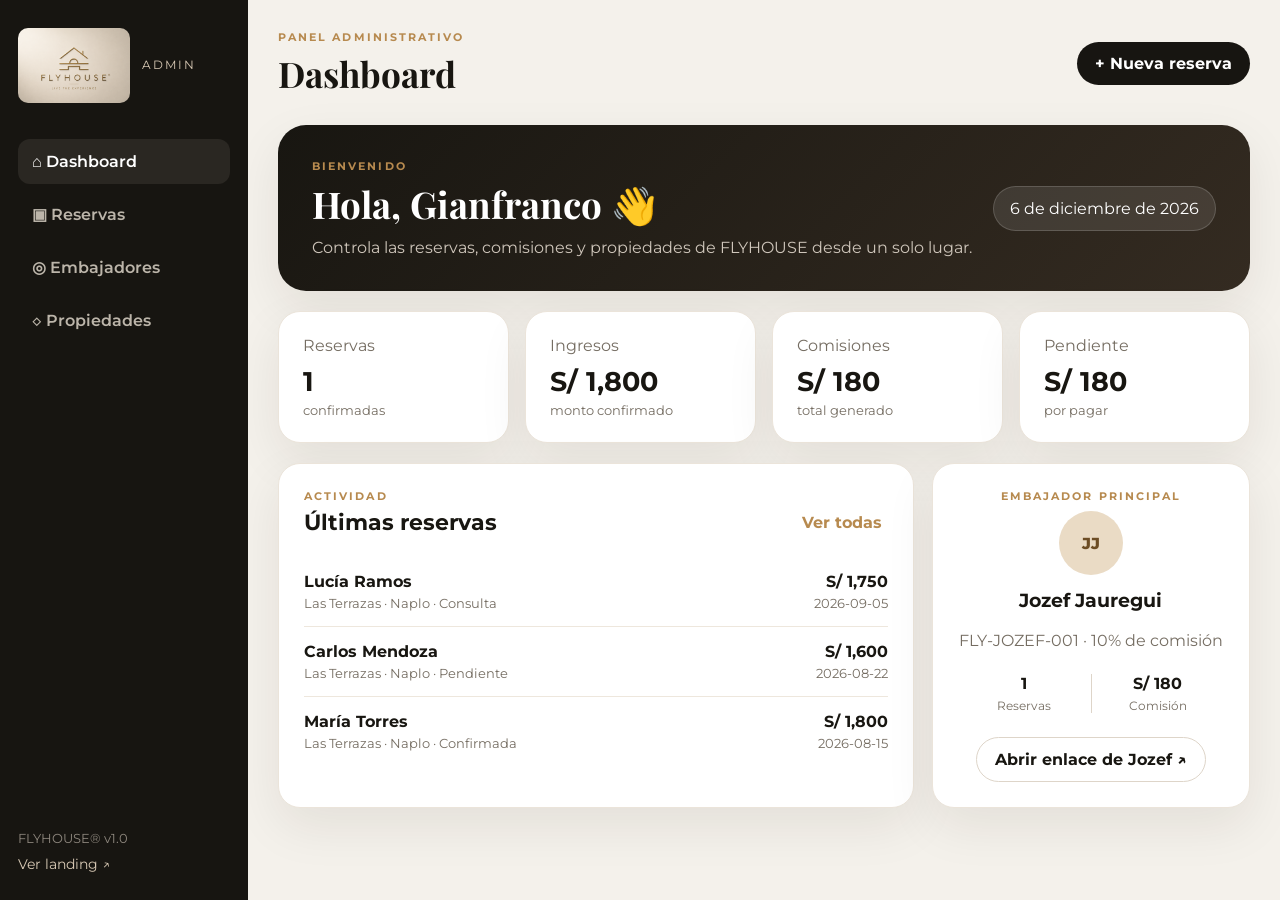
==== admin/index.html @ 301ca5f5 "Add files via upload" ====
<!doctype html>
<html lang="es">
<head>
  <meta charset="utf-8" />
  <meta name="viewport" content="width=device-width, initial-scale=1" />
  <meta name="robots" content="noindex,nofollow" />
  <title>FLYHOUSE Admin</title>
  <link rel="preconnect" href="https://fonts.googleapis.com">
  <link rel="preconnect" href="https://fonts.gstatic.com" crossorigin>
  <link href="https://fonts.googleapis.com/css2?family=Montserrat:wght@400;500;600;700&family=Playfair+Display:wght@600&display=swap" rel="stylesheet">
  <link rel="stylesheet" href="admin.css" />
</head>
<body>
  <aside class="sidebar" id="sidebar">
    <a class="brand" href="../index.html"><img src="../assets/flyhouse-logo.png" alt="FLYHOUSE"><span>ADMIN</span></a>
    <nav>
      <button class="nav-item active" data-view="dashboard">⌂ <span>Dashboard</span></button>
      <button class="nav-item" data-view="reservas">▣ <span>Reservas</span></button>
      <button class="nav-item" data-view="embajadores">◎ <span>Embajadores</span></button>
      <button class="nav-item" data-view="propiedades">◇ <span>Propiedades</span></button>
    </nav>
    <div class="sidebar-footer"><small>FLYHOUSE® v1.0</small><a href="../index.html">Ver landing ↗</a></div>
  </aside>

  <main class="app-shell">
    <header class="topbar">
      <button id="menuToggle" class="menu-toggle" aria-label="Abrir menú">☰</button>
      <div><p class="eyebrow">PANEL ADMINISTRATIVO</p><h1 id="pageTitle">Dashboard</h1></div>
      <button class="primary-btn" id="newReservation">+ Nueva reserva</button>
    </header>

    <section id="dashboard" class="view active">
      <div class="welcome-card">
        <div><p class="eyebrow">BIENVENIDO</p><h2>Hola, Gianfranco 👋</h2><p>Controla las reservas, comisiones y propiedades de FLYHOUSE desde un solo lugar.</p></div>
        <div class="date-chip" id="todayLabel"></div>
      </div>

      <div class="stats-grid">
        <article class="stat-card"><span>Reservas</span><strong id="statReservations">0</strong><small>confirmadas</small></article>
        <article class="stat-card"><span>Ingresos</span><strong id="statRevenue">S/ 0</strong><small>monto confirmado</small></article>
        <article class="stat-card"><span>Comisiones</span><strong id="statCommission">S/ 0</strong><small>total generado</small></article>
        <article class="stat-card"><span>Pendiente</span><strong id="statPending">S/ 0</strong><small>por pagar</small></article>
      </div>

      <div class="dashboard-grid">
        <article class="panel">
          <div class="panel-head"><div><p class="eyebrow">ACTIVIDAD</p><h3>Últimas reservas</h3></div><button class="text-btn" data-go="reservas">Ver todas</button></div>
          <div id="recentReservations" class="reservation-list"></div>
        </article>
        <article class="panel ambassador-summary">
          <p class="eyebrow">EMBAJADOR PRINCIPAL</p>
          <div class="avatar">JJ</div><h3>Jozef Jauregui</h3><p class="muted">FLY-JOZEF-001 · 10% de comisión</p>
          <div class="mini-metrics"><div><strong id="jozefReservations">0</strong><span>Reservas</span></div><div><strong id="jozefCommission">S/ 0</strong><span>Comisión</span></div></div>
          <a class="outline-btn" href="../index.html?ref=jozef" target="_blank">Abrir enlace de Jozef ↗</a>
        </article>
      </div>
    </section>

    <section id="reservas" class="view">
      <div class="toolbar">
        <input id="searchInput" type="search" placeholder="Buscar cliente, propiedad o embajador…">
        <select id="statusFilter"><option value="all">Todos los estados</option><option>Consulta</option><option>Pendiente</option><option>Confirmada</option><option>Cancelada</option></select>
      </div>
      <div class="table-wrap">
        <table>
          <thead><tr><th>Cliente</th><th>Propiedad</th><th>Embajador</th><th>Fechas</th><th>Monto</th><th>Estado</th><th>Comisión</th><th></th></tr></thead>
          <tbody id="reservationTable"></tbody>
        </table>
      </div>
      <div id="emptyState" class="empty-state">Aún no hay reservas registradas.</div>
    </section>

    <section id="embajadores" class="view">
      <div class="cards-grid">
        <article class="entity-card featured"><div class="avatar">JJ</div><div><p class="eyebrow">EMBAJADOR ACTIVO</p><h3>Jozef Jauregui</h3><p>FLY-JOZEF-001 · 10%</p></div><div class="entity-stats"><span><strong id="ambReservations">0</strong> reservas</span><span><strong id="ambSales">S/ 0</strong> en ventas</span><span><strong id="ambCommission">S/ 0</strong> comisión</span></div><button class="copy-btn" data-copy="https://flyhouse-ambassadors.vercel.app/?ref=jozef">Copiar enlace</button></article>
        <article class="entity-card coming"><p class="eyebrow">SIGUIENTE ETAPA</p><h3>Agregar embajador</h3><p>En la próxima versión podrás crear códigos y enlaces directamente desde este panel.</p></article>
      </div>
    </section>

    <section id="propiedades" class="view">
      <div class="cards-grid">
        <article class="property-card"><img src="../assets/naplo/naplo-01.webp" alt="Las Terrazas"><div><span class="status active-status">Activa</span><p class="eyebrow">NAPLO · PUCUSANA</p><h3>Las Terrazas</h3><p>Hasta 12 huéspedes · Piscina · Pet Friendly</p><a href="../index.html" target="_blank">Ver landing ↗</a></div></article>
        <article class="property-card muted-card"><img src="../assets/qunchu.png" alt="QUNCHU"><div><span class="status">Próximamente</span><p class="eyebrow">CANOAS DE PUNTA SAL</p><h3>QUNCHU</h3><p>Propiedad pendiente de publicación.</p></div></article>
        <article class="property-card muted-card"><img src="../assets/gema.png" alt="GEMA"><div><span class="status">Próximamente</span><p class="eyebrow">EXPERIENCIA FLYHOUSE</p><h3>GEMA</h3><p>Propiedad pendiente de publicación.</p></div></article>
      </div>
    </section>
  </main>

  <dialog id="reservationModal">
    <form id="reservationForm" method="dialog">
      <div class="modal-head"><div><p class="eyebrow">REGISTRO MANUAL</p><h2>Nueva reserva</h2></div><button type="button" id="closeModal">×</button></div>
      <div class="form-grid">
        <label>Cliente<input name="client" required placeholder="Nombre completo"></label>
        <label>WhatsApp<input name="phone" placeholder="999 999 999"></label>
        <label>Propiedad<select name="property"><option>Las Terrazas · Naplo</option><option>QUNCHU</option><option>GEMA</option></select></label>
        <label>Embajador<select name="ambassador"><option>Jozef Jauregui</option><option>Venta directa</option></select></label>
        <label>Check-in<input name="checkin" type="date"></label>
        <label>Check-out<input name="checkout" type="date"></label>
        <label>Monto total (S/)<input name="amount" type="number" min="0" step="0.01" required placeholder="0.00"></label>
        <label>Estado<select name="status"><option>Consulta</option><option>Pendiente</option><option>Confirmada</option><option>Cancelada</option></select></label>
        <label class="full">Notas<textarea name="notes" rows="3" placeholder="Detalles de la reserva…"></textarea></label>
      </div>
      <div class="modal-actions"><button type="button" class="secondary-btn" id="cancelModal">Cancelar</button><button type="submit" class="primary-btn">Guardar reserva</button></div>
    </form>
  </dialog>

  <div id="toast" class="toast">Enlace copiado</div>
  <script src="admin.js"></script>
</body>
</html>
---- admin/admin.css ----
:root{--bg:#f4f1eb;--panel:#fff;--text:#181611;--muted:#756d62;--gold:#b78a4f;--line:#ded5c9;--dark:#171511;--green:#1e9a5c;--shadow:0 18px 50px rgba(37,28,17,.08)}
*{box-sizing:border-box}body{margin:0;font-family:Montserrat,sans-serif;background:var(--bg);color:var(--text)}button,input,select,textarea{font:inherit}button{cursor:pointer}.eyebrow{margin:0 0 6px;letter-spacing:.19em;font-weight:700;font-size:.68rem;color:var(--gold)}h1,h2,h3,p{margin-top:0}.sidebar{position:fixed;inset:0 auto 0 0;width:248px;background:var(--dark);color:#fff;padding:28px 18px;display:flex;flex-direction:column;z-index:20}.brand{display:flex;align-items:center;gap:12px;color:#fff;text-decoration:none;margin-bottom:36px}.brand img{width:112px;border-radius:10px}.brand span{font-size:.72rem;letter-spacing:.18em;color:#d8c9b5}.sidebar nav{display:grid;gap:8px}.nav-item{width:100%;border:0;background:transparent;color:#bcb5aa;text-align:left;padding:13px 14px;border-radius:12px;font-weight:600}.nav-item:hover,.nav-item.active{background:#2a2722;color:#fff}.sidebar-footer{margin-top:auto;display:grid;gap:10px;color:#8f887f}.sidebar-footer a{color:#d8c9b5;text-decoration:none;font-size:.85rem}.app-shell{margin-left:248px;min-height:100vh;padding:30px}.topbar{display:flex;justify-content:space-between;align-items:center;gap:20px;margin-bottom:28px}.topbar h1{font-family:"Playfair Display",serif;font-size:2.2rem;margin:0}.menu-toggle{display:none}.primary-btn,.secondary-btn,.outline-btn,.copy-btn{border:0;border-radius:999px;padding:12px 18px;font-weight:700}.primary-btn{background:var(--dark);color:#fff}.secondary-btn{background:#ece6dd}.outline-btn,.copy-btn{display:inline-flex;justify-content:center;border:1px solid var(--line);background:#fff;color:var(--text);text-decoration:none}.view{display:none}.view.active{display:block}.welcome-card{background:linear-gradient(135deg,#181611,#342b21);color:#fff;border-radius:28px;padding:34px;display:flex;justify-content:space-between;align-items:center;box-shadow:var(--shadow)}.welcome-card h2{font-family:"Playfair Display",serif;font-size:2.3rem;margin-bottom:10px}.welcome-card p:last-child{color:#cfc6bb;margin:0}.date-chip{background:rgba(255,255,255,.1);padding:12px 16px;border:1px solid rgba(255,255,255,.16);border-radius:999px}.stats-grid{display:grid;grid-template-columns:repeat(4,1fr);gap:16px;margin:20px 0}.stat-card,.panel,.entity-card,.property-card{background:var(--panel);border:1px solid #ebe4da;border-radius:22px;box-shadow:var(--shadow)}.stat-card{padding:24px}.stat-card span,.stat-card small{display:block;color:var(--muted)}.stat-card strong{display:block;font-size:1.7rem;margin:10px 0 4px}.dashboard-grid{display:grid;grid-template-columns:1.6fr .8fr;gap:18px}.panel{padding:25px}.panel-head{display:flex;justify-content:space-between;align-items:center}.panel-head h3{font-size:1.35rem}.text-btn{border:0;background:transparent;color:var(--gold);font-weight:700}.reservation-list{display:grid}.reservation-item{display:grid;grid-template-columns:1fr auto;gap:12px;padding:15px 0;border-top:1px solid #eee7dd}.reservation-item:first-child{border-top:0}.reservation-item strong,.reservation-item span{display:block}.reservation-item span{font-size:.83rem;color:var(--muted);margin-top:4px}.amount{text-align:right}.amount small{display:block;color:var(--muted);margin-top:4px}.ambassador-summary{text-align:center}.avatar{width:64px;height:64px;display:grid;place-items:center;border-radius:50%;background:#eadbc5;color:#6d4d25;font-weight:800;margin:8px auto 14px}.muted{color:var(--muted)}.mini-metrics{display:grid;grid-template-columns:1fr 1fr;margin:24px 0}.mini-metrics div+div{border-left:1px solid var(--line)}.mini-metrics strong,.mini-metrics span{display:block}.mini-metrics span{font-size:.75rem;color:var(--muted);margin-top:5px}.toolbar{display:flex;gap:12px;margin-bottom:16px}.toolbar input,.toolbar select{background:#fff;border:1px solid var(--line);border-radius:14px;padding:13px 15px}.toolbar input{flex:1}.table-wrap{overflow:auto;background:#fff;border:1px solid #ebe4da;border-radius:20px}table{width:100%;border-collapse:collapse;min-width:980px}th,td{text-align:left;padding:15px;border-bottom:1px solid #eee8df;font-size:.85rem}th{color:var(--muted);font-size:.72rem;text-transform:uppercase;letter-spacing:.08em}.status-pill{display:inline-flex;padding:7px 10px;border-radius:999px;font-size:.72rem;font-weight:700;background:#eee}.status-pill.confirmada{background:#dff4e8;color:#167447}.status-pill.pendiente{background:#fff1cc;color:#8a6200}.status-pill.cancelada{background:#f8dddd;color:#a52d2d}.delete-btn{border:0;background:#f5ece8;border-radius:10px;padding:7px 10px}.empty-state{text-align:center;color:var(--muted);padding:40px}.cards-grid{display:grid;grid-template-columns:repeat(3,1fr);gap:18px}.entity-card{padding:28px}.entity-card.featured{grid-column:span 2;display:grid;grid-template-columns:auto 1fr auto;align-items:center;gap:22px}.entity-card .avatar{margin:0}.entity-stats{display:grid;gap:8px;color:var(--muted);font-size:.85rem}.entity-stats strong{color:var(--text)}.coming{border-style:dashed}.property-card{overflow:hidden}.property-card img{width:100%;height:190px;object-fit:cover}.property-card>div{padding:22px}.property-card h3{font-family:"Playfair Display",serif;font-size:1.6rem;margin:8px 0}.property-card p{color:var(--muted);line-height:1.5}.property-card a{color:var(--gold);font-weight:700;text-decoration:none}.muted-card{opacity:.7}.status{display:inline-flex;border-radius:999px;padding:6px 9px;background:#eee;font-size:.68rem;font-weight:700}.active-status{background:#dff4e8;color:#167447}dialog{width:min(760px,94vw);border:0;border-radius:24px;padding:0;box-shadow:0 30px 100px rgba(0,0,0,.24)}dialog::backdrop{background:rgba(14,12,10,.65)}form{padding:28px}.modal-head{display:flex;justify-content:space-between;align-items:start}.modal-head h2{font-family:"Playfair Display",serif;font-size:2rem}.modal-head button{border:0;background:#eee7dd;width:38px;height:38px;border-radius:50%;font-size:1.4rem}.form-grid{display:grid;grid-template-columns:1fr 1fr;gap:15px}.form-grid label{display:grid;gap:7px;font-size:.78rem;font-weight:700}.form-grid input,.form-grid select,.form-grid textarea{width:100%;border:1px solid var(--line);border-radius:12px;padding:12px;background:#fff}.full{grid-column:1/-1}.modal-actions{display:flex;justify-content:flex-end;gap:10px;margin-top:22px}.toast{position:fixed;right:24px;bottom:24px;background:#171511;color:#fff;padding:13px 18px;border-radius:12px;transform:translateY(100px);opacity:0;transition:.3s;z-index:50}.toast.show{transform:none;opacity:1}
@media(max-width:1000px){.stats-grid{grid-template-columns:1fr 1fr}.dashboard-grid{grid-template-columns:1fr}.cards-grid{grid-template-columns:1fr 1fr}.entity-card.featured{grid-column:1/-1}}
@media(max-width:760px){.sidebar{transform:translateX(-100%);transition:.3s}.sidebar.open{transform:none}.app-shell{margin-left:0;padding:18px}.menu-toggle{display:block;border:0;background:#fff;border-radius:10px;padding:10px}.topbar{align-items:flex-start}.topbar>div{flex:1}.topbar .primary-btn{font-size:.75rem;padding:11px}.welcome-card{align-items:flex-start;flex-direction:column;gap:18px}.stats-grid,.cards-grid{grid-template-columns:1fr}.entity-card.featured{display:block}.entity-card .avatar{margin:0 0 14px}.entity-stats{margin:20px 0}.form-grid{grid-template-columns:1fr}.toolbar{flex-direction:column}}
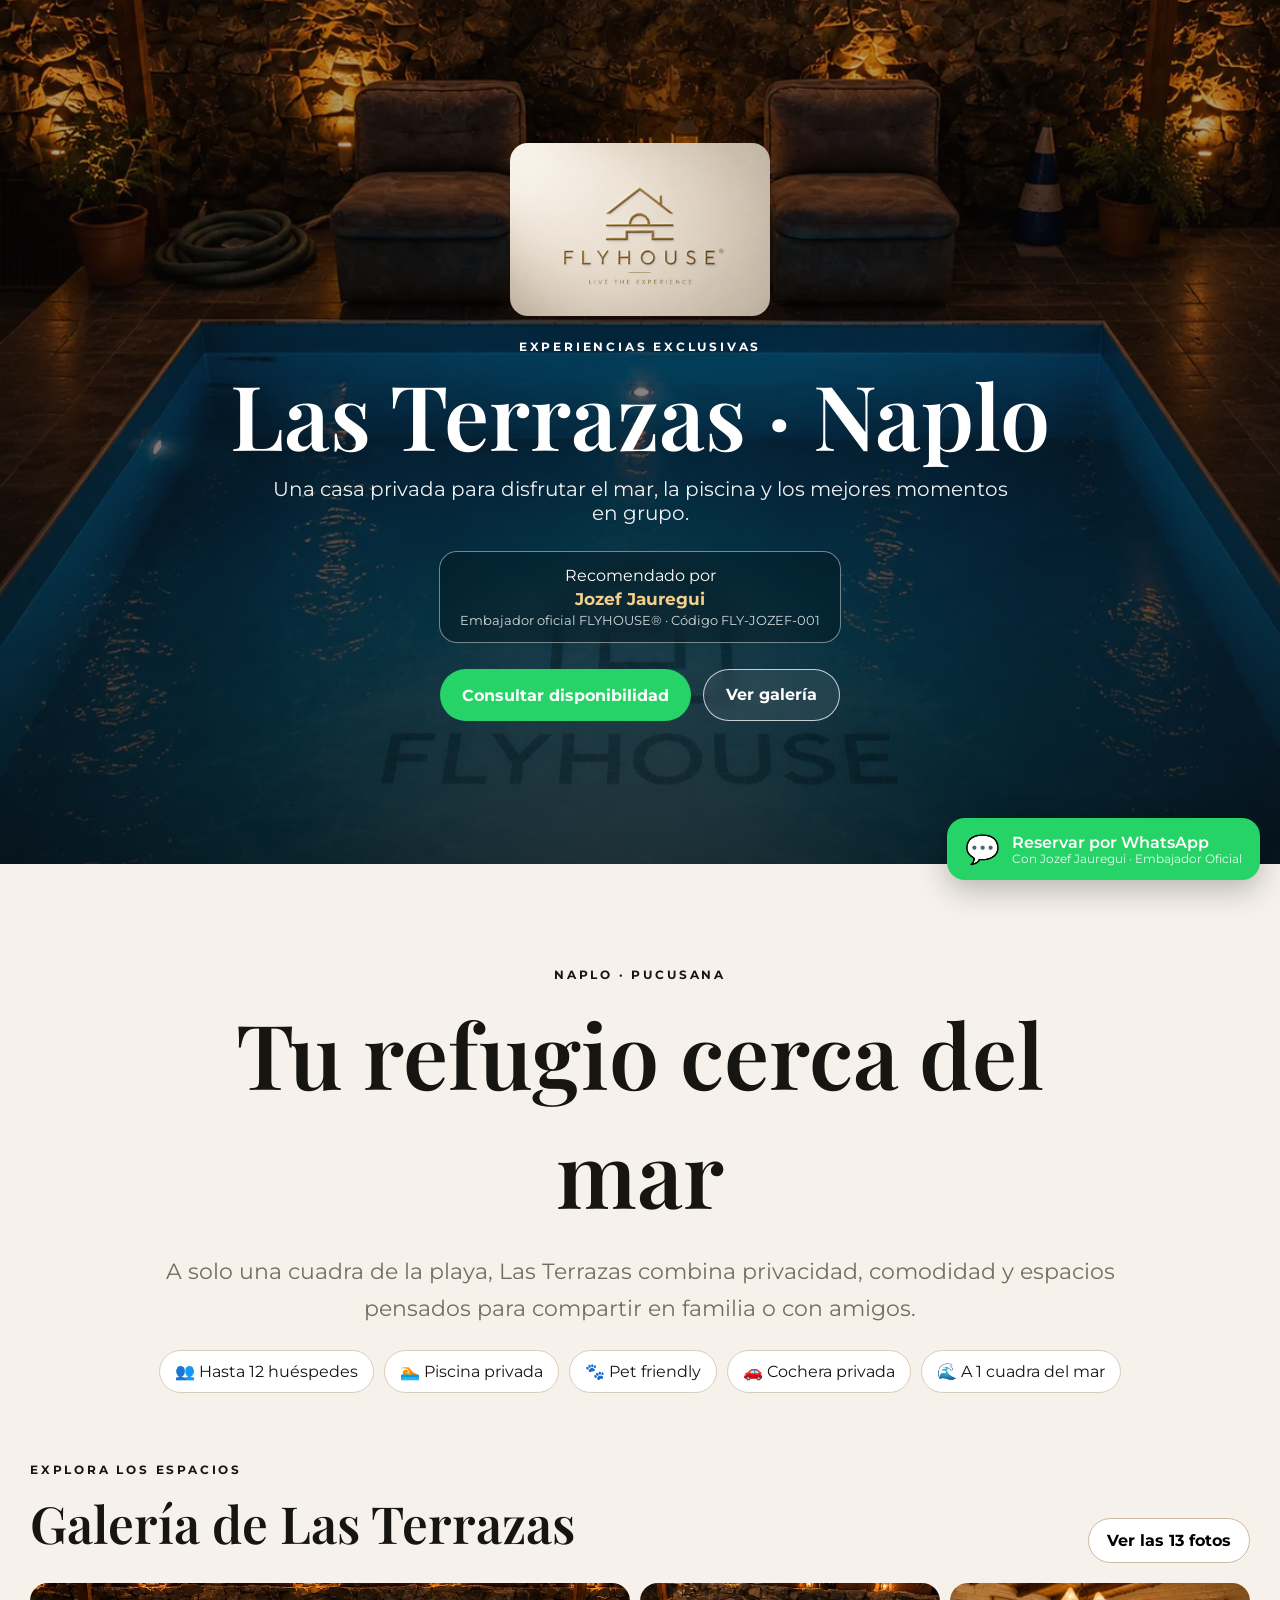
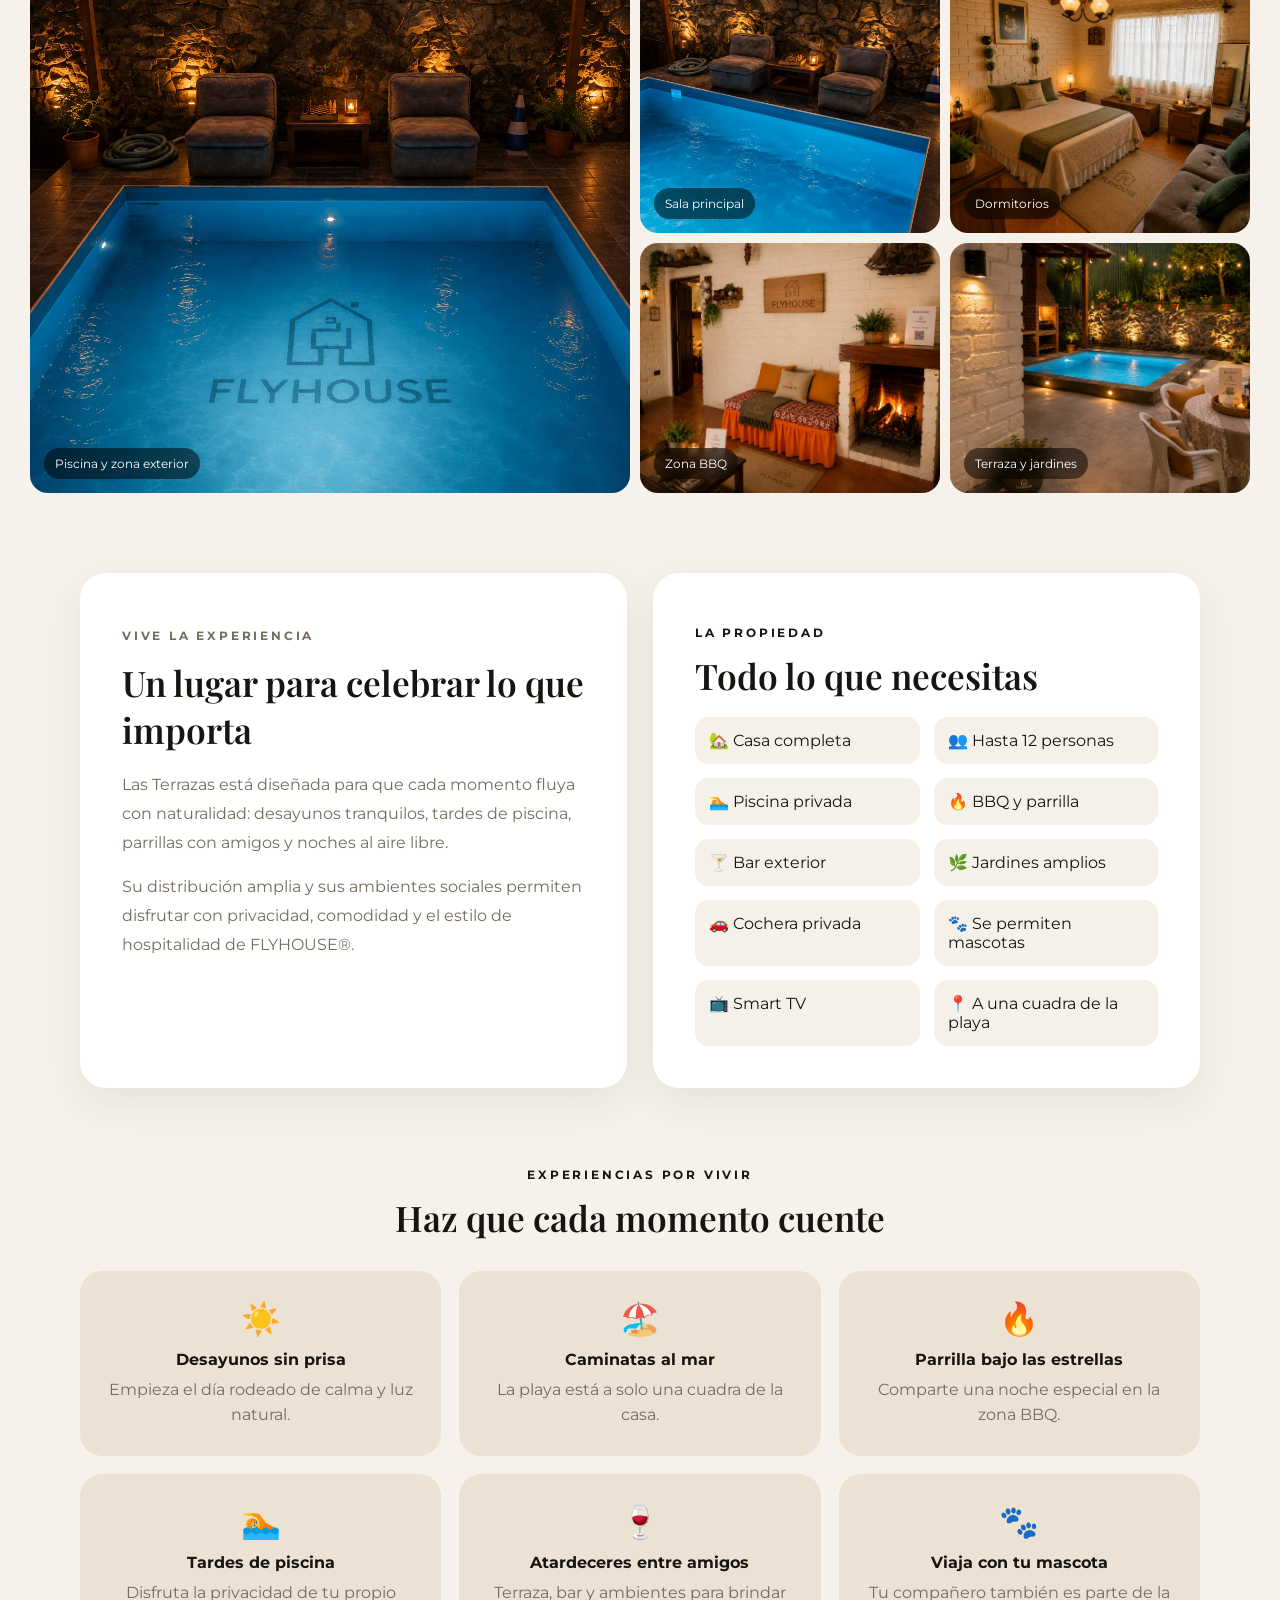
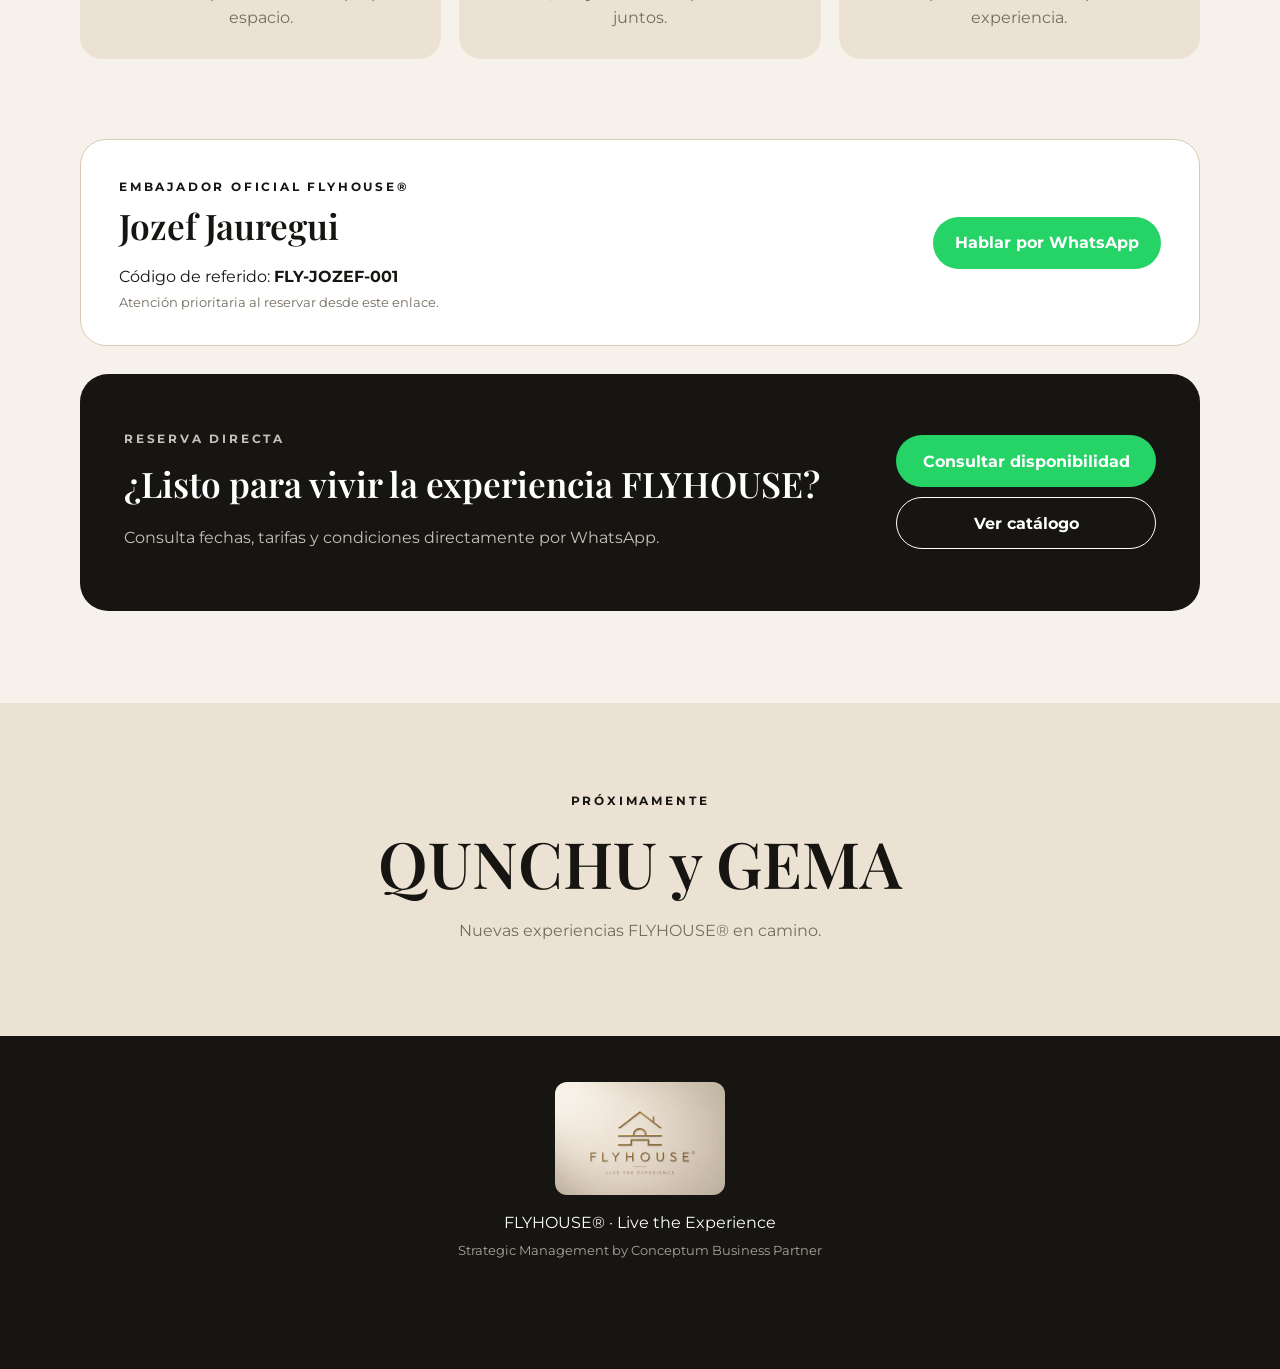
==== commit dfaf474d: "Add files via upload" ====
--- a/admin/index.html
+++ b/admin/index.html
@@ -3,108 +3,175 @@
 <head>
   <meta charset="utf-8" />
   <meta name="viewport" content="width=device-width, initial-scale=1" />
-  <meta name="robots" content="noindex,nofollow" />
-  <title>FLYHOUSE Admin</title>
+  <meta name="description" content="Las Terrazas · Naplo, una experiencia privada gestionada por FLYHOUSE®." />
+  <title>Las Terrazas · Naplo | FLYHOUSE®</title>
   <link rel="preconnect" href="https://fonts.googleapis.com">
   <link rel="preconnect" href="https://fonts.gstatic.com" crossorigin>
-  <link href="https://fonts.googleapis.com/css2?family=Montserrat:wght@400;500;600;700&family=Playfair+Display:wght@600&display=swap" rel="stylesheet">
-  <link rel="stylesheet" href="admin.css" />
+  <link href="https://fonts.googleapis.com/css2?family=Montserrat:wght@400;500;600;700&family=Playfair+Display:wght@500;600&display=swap" rel="stylesheet">
+  <link rel="stylesheet" href="styles.css" />
 </head>
 <body>
-  <aside class="sidebar" id="sidebar">
-    <a class="brand" href="../index.html"><img src="../assets/flyhouse-logo.png" alt="FLYHOUSE"><span>ADMIN</span></a>
-    <nav>
-      <button class="nav-item active" data-view="dashboard">⌂ <span>Dashboard</span></button>
-      <button class="nav-item" data-view="reservas">▣ <span>Reservas</span></button>
-      <button class="nav-item" data-view="embajadores">◎ <span>Embajadores</span></button>
-      <button class="nav-item" data-view="propiedades">◇ <span>Propiedades</span></button>
-    </nav>
-    <div class="sidebar-footer"><small>FLYHOUSE® v1.0</small><a href="../index.html">Ver landing ↗</a></div>
-  </aside>
-
-  <main class="app-shell">
-    <header class="topbar">
-      <button id="menuToggle" class="menu-toggle" aria-label="Abrir menú">☰</button>
-      <div><p class="eyebrow">PANEL ADMINISTRATIVO</p><h1 id="pageTitle">Dashboard</h1></div>
-      <button class="primary-btn" id="newReservation">+ Nueva reserva</button>
-    </header>
-
-    <section id="dashboard" class="view active">
-      <div class="welcome-card">
-        <div><p class="eyebrow">BIENVENIDO</p><h2>Hola, Gianfranco 👋</h2><p>Controla las reservas, comisiones y propiedades de FLYHOUSE desde un solo lugar.</p></div>
-        <div class="date-chip" id="todayLabel"></div>
-      </div>
-
-      <div class="stats-grid">
-        <article class="stat-card"><span>Reservas</span><strong id="statReservations">0</strong><small>confirmadas</small></article>
-        <article class="stat-card"><span>Ingresos</span><strong id="statRevenue">S/ 0</strong><small>monto confirmado</small></article>
-        <article class="stat-card"><span>Comisiones</span><strong id="statCommission">S/ 0</strong><small>total generado</small></article>
-        <article class="stat-card"><span>Pendiente</span><strong id="statPending">S/ 0</strong><small>por pagar</small></article>
-      </div>
-
-      <div class="dashboard-grid">
-        <article class="panel">
-          <div class="panel-head"><div><p class="eyebrow">ACTIVIDAD</p><h3>Últimas reservas</h3></div><button class="text-btn" data-go="reservas">Ver todas</button></div>
-          <div id="recentReservations" class="reservation-list"></div>
-        </article>
-        <article class="panel ambassador-summary">
-          <p class="eyebrow">EMBAJADOR PRINCIPAL</p>
-          <div class="avatar">JJ</div><h3>Jozef Jauregui</h3><p class="muted">FLY-JOZEF-001 · 10% de comisión</p>
-          <div class="mini-metrics"><div><strong id="jozefReservations">0</strong><span>Reservas</span></div><div><strong id="jozefCommission">S/ 0</strong><span>Comisión</span></div></div>
-          <a class="outline-btn" href="../index.html?ref=jozef" target="_blank">Abrir enlace de Jozef ↗</a>
-        </article>
+  <main>
+    <section class="hero">
+      <div class="hero-overlay"></div>
+      <div class="hero-content reveal">
+        <img class="brand-logo" src="assets/flyhouse-logo.png" alt="FLYHOUSE" />
+        <p class="eyebrow">EXPERIENCIAS EXCLUSIVAS</p>
+        <h1>Las Terrazas · Naplo</h1>
+        <p class="hero-copy">Una casa privada para disfrutar el mar, la piscina y los mejores momentos en grupo.</p>
+        <div class="referral">
+          <span>Recomendado por</span>
+          <strong id="ambassadorName">Jozef Jauregui</strong>
+          <small>Embajador oficial FLYHOUSE® · Código FLY-JOZEF-001</small>
+        </div>
+        <div class="hero-actions">
+          <a class="btn btn-primary whatsapp-link" data-property="LAS TERRAZAS · NAPLO" href="#">Consultar disponibilidad</a>
+          <a class="btn btn-ghost" href="#galeria">Ver galería</a>
+        </div>
       </div>
     </section>
 
-    <section id="reservas" class="view">
-      <div class="toolbar">
-        <input id="searchInput" type="search" placeholder="Buscar cliente, propiedad o embajador…">
-        <select id="statusFilter"><option value="all">Todos los estados</option><option>Consulta</option><option>Pendiente</option><option>Confirmada</option><option>Cancelada</option></select>
+    <section id="naplo" class="property-detail">
+      <div class="detail-intro reveal">
+        <p class="eyebrow">NAPLO · PUCUSANA</p>
+        <h2>Tu refugio cerca del mar</h2>
+        <p class="lead">A solo una cuadra de la playa, Las Terrazas combina privacidad, comodidad y espacios pensados para compartir en familia o con amigos.</p>
+        <div class="quick-facts">
+          <span>👥 Hasta 12 huéspedes</span>
+          <span>🏊 Piscina privada</span>
+          <span>🐾 Pet friendly</span>
+          <span>🚗 Cochera privada</span>
+          <span>🌊 A 1 cuadra del mar</span>
+        </div>
       </div>
-      <div class="table-wrap">
-        <table>
-          <thead><tr><th>Cliente</th><th>Propiedad</th><th>Embajador</th><th>Fechas</th><th>Monto</th><th>Estado</th><th>Comisión</th><th></th></tr></thead>
-          <tbody id="reservationTable"></tbody>
-        </table>
+
+      <section id="galeria" class="gallery-section reveal">
+        <div class="section-heading">
+          <div>
+            <p class="eyebrow">EXPLORA LOS ESPACIOS</p>
+            <h3>Galería de Las Terrazas</h3>
+          </div>
+          <button id="openGallery" class="gallery-count" type="button">Ver las 13 fotos</button>
+        </div>
+
+        <div class="gallery-premium">
+          <button class="gallery-tile gallery-main" type="button" data-index="0">
+            <img src="assets/naplo/naplo-01.webp" alt="Vista principal de Las Terrazas en Naplo">
+            <span>Piscina y zona exterior</span>
+          </button>
+          <button class="gallery-tile" type="button" data-index="1">
+            <img src="assets/naplo/naplo-02.webp" alt="Sala de Las Terrazas">
+            <span>Sala principal</span>
+          </button>
+          <button class="gallery-tile" type="button" data-index="2">
+            <img src="assets/naplo/naplo-03.webp" alt="Dormitorio de Las Terrazas">
+            <span>Dormitorios</span>
+          </button>
+          <button class="gallery-tile" type="button" data-index="3">
+            <img src="assets/naplo/naplo-04.webp" alt="Zona BBQ de Las Terrazas">
+            <span>Zona BBQ</span>
+          </button>
+          <button class="gallery-tile" type="button" data-index="4">
+            <img src="assets/naplo/naplo-05.webp" alt="Terraza de Las Terrazas">
+            <span>Terraza y jardines</span>
+          </button>
+        </div>
+      </section>
+
+      <div class="detail-columns reveal">
+        <article class="story-card">
+          <p class="eyebrow">VIVE LA EXPERIENCIA</p>
+          <h3>Un lugar para celebrar lo que importa</h3>
+          <p>Las Terrazas está diseñada para que cada momento fluya con naturalidad: desayunos tranquilos, tardes de piscina, parrillas con amigos y noches al aire libre.</p>
+          <p>Su distribución amplia y sus ambientes sociales permiten disfrutar con privacidad, comodidad y el estilo de hospitalidad de FLYHOUSE®.</p>
+        </article>
+
+        <article class="feature-card">
+          <p class="eyebrow">LA PROPIEDAD</p>
+          <h3>Todo lo que necesitas</h3>
+          <div class="feature-list">
+            <span>🏡 Casa completa</span>
+            <span>👥 Hasta 12 personas</span>
+            <span>🏊 Piscina privada</span>
+            <span>🔥 BBQ y parrilla</span>
+            <span>🍸 Bar exterior</span>
+            <span>🌿 Jardines amplios</span>
+            <span>🚗 Cochera privada</span>
+            <span>🐾 Se permiten mascotas</span>
+            <span>📺 Smart TV</span>
+            <span>📍 A una cuadra de la playa</span>
+          </div>
+        </article>
       </div>
-      <div id="emptyState" class="empty-state">Aún no hay reservas registradas.</div>
-    </section>
 
-    <section id="embajadores" class="view">
-      <div class="cards-grid">
-        <article class="entity-card featured"><div class="avatar">JJ</div><div><p class="eyebrow">EMBAJADOR ACTIVO</p><h3>Jozef Jauregui</h3><p>FLY-JOZEF-001 · 10%</p></div><div class="entity-stats"><span><strong id="ambReservations">0</strong> reservas</span><span><strong id="ambSales">S/ 0</strong> en ventas</span><span><strong id="ambCommission">S/ 0</strong> comisión</span></div><button class="copy-btn" data-copy="https://flyhouse-ambassadors.vercel.app/?ref=jozef">Copiar enlace</button></article>
-        <article class="entity-card coming"><p class="eyebrow">SIGUIENTE ETAPA</p><h3>Agregar embajador</h3><p>En la próxima versión podrás crear códigos y enlaces directamente desde este panel.</p></article>
+      <section class="experiences reveal">
+        <p class="eyebrow">EXPERIENCIAS POR VIVIR</p>
+        <h3>Haz que cada momento cuente</h3>
+        <div class="experience-grid">
+          <article><strong>☀️</strong><h4>Desayunos sin prisa</h4><p>Empieza el día rodeado de calma y luz natural.</p></article>
+          <article><strong>🏖️</strong><h4>Caminatas al mar</h4><p>La playa está a solo una cuadra de la casa.</p></article>
+          <article><strong>🔥</strong><h4>Parrilla bajo las estrellas</h4><p>Comparte una noche especial en la zona BBQ.</p></article>
+          <article><strong>🏊</strong><h4>Tardes de piscina</h4><p>Disfruta la privacidad de tu propio espacio.</p></article>
+          <article><strong>🍷</strong><h4>Atardeceres entre amigos</h4><p>Terraza, bar y ambientes para brindar juntos.</p></article>
+          <article><strong>🐾</strong><h4>Viaja con tu mascota</h4><p>Tu compañero también es parte de la experiencia.</p></article>
+        </div>
+      </section>
+
+      <div class="ambassador-card reveal">
+        <div>
+          <p class="eyebrow">EMBAJADOR OFICIAL FLYHOUSE®</p>
+          <h3>Jozef Jauregui</h3>
+          <p>Código de referido: <strong>FLY-JOZEF-001</strong></p>
+          <small>Atención prioritaria al reservar desde este enlace.</small>
+        </div>
+        <a class="btn btn-primary whatsapp-link" data-property="LAS TERRAZAS · NAPLO" href="#">Hablar por WhatsApp</a>
+      </div>
+
+      <div class="booking-panel reveal">
+        <div>
+          <p class="eyebrow">RESERVA DIRECTA</p>
+          <h3>¿Listo para vivir la experiencia FLYHOUSE?</h3>
+          <p>Consulta fechas, tarifas y condiciones directamente por WhatsApp.</p>
+        </div>
+        <div class="booking-actions">
+          <a class="btn btn-primary whatsapp-link" data-property="LAS TERRAZAS · NAPLO" href="#">Consultar disponibilidad</a>
+          <a class="btn btn-outline" href="https://wa.me/p/27838111119157081/51994335396" target="_blank" rel="noopener">Ver catálogo</a>
+        </div>
       </div>
     </section>
 
-    <section id="propiedades" class="view">
-      <div class="cards-grid">
-        <article class="property-card"><img src="../assets/naplo/naplo-01.webp" alt="Las Terrazas"><div><span class="status active-status">Activa</span><p class="eyebrow">NAPLO · PUCUSANA</p><h3>Las Terrazas</h3><p>Hasta 12 huéspedes · Piscina · Pet Friendly</p><a href="../index.html" target="_blank">Ver landing ↗</a></div></article>
-        <article class="property-card muted-card"><img src="../assets/qunchu.png" alt="QUNCHU"><div><span class="status">Próximamente</span><p class="eyebrow">CANOAS DE PUNTA SAL</p><h3>QUNCHU</h3><p>Propiedad pendiente de publicación.</p></div></article>
-        <article class="property-card muted-card"><img src="../assets/gema.png" alt="GEMA"><div><span class="status">Próximamente</span><p class="eyebrow">EXPERIENCIA FLYHOUSE</p><h3>GEMA</h3><p>Propiedad pendiente de publicación.</p></div></article>
-      </div>
+    <section class="coming-soon">
+      <p class="eyebrow">PRÓXIMAMENTE</p>
+      <h2>QUNCHU y GEMA</h2>
+      <p>Nuevas experiencias FLYHOUSE® en camino.</p>
     </section>
   </main>
 
-  <dialog id="reservationModal">
-    <form id="reservationForm" method="dialog">
-      <div class="modal-head"><div><p class="eyebrow">REGISTRO MANUAL</p><h2>Nueva reserva</h2></div><button type="button" id="closeModal">×</button></div>
-      <div class="form-grid">
-        <label>Cliente<input name="client" required placeholder="Nombre completo"></label>
-        <label>WhatsApp<input name="phone" placeholder="999 999 999"></label>
-        <label>Propiedad<select name="property"><option>Las Terrazas · Naplo</option><option>QUNCHU</option><option>GEMA</option></select></label>
-        <label>Embajador<select name="ambassador"><option>Jozef Jauregui</option><option>Venta directa</option></select></label>
-        <label>Check-in<input name="checkin" type="date"></label>
-        <label>Check-out<input name="checkout" type="date"></label>
-        <label>Monto total (S/)<input name="amount" type="number" min="0" step="0.01" required placeholder="0.00"></label>
-        <label>Estado<select name="status"><option>Consulta</option><option>Pendiente</option><option>Confirmada</option><option>Cancelada</option></select></label>
-        <label class="full">Notas<textarea name="notes" rows="3" placeholder="Detalles de la reserva…"></textarea></label>
-      </div>
-      <div class="modal-actions"><button type="button" class="secondary-btn" id="cancelModal">Cancelar</button><button type="submit" class="primary-btn">Guardar reserva</button></div>
-    </form>
+  <dialog id="lightbox" aria-label="Galería de Las Terrazas">
+    <div class="lightbox-bar">
+      <button id="closeLightbox" aria-label="Cerrar galería">×</button>
+      <span id="lightboxCounter">1 / 13</span>
+    </div>
+    <button id="prevImage" class="lightbox-nav prev" aria-label="Imagen anterior">‹</button>
+    <img id="lightboxImage" alt="Fotografía ampliada de Las Terrazas">
+    <button id="nextImage" class="lightbox-nav next" aria-label="Imagen siguiente">›</button>
+    <p id="lightboxCaption"></p>
   </dialog>
 
-  <div id="toast" class="toast">Enlace copiado</div>
-  <script src="admin.js"></script>
+  <footer>
+    <img src="assets/flyhouse-logo.png" alt="FLYHOUSE" />
+    <p>FLYHOUSE® · Live the Experience</p>
+    <small>Strategic Management by Conceptum Business Partner</small>
+  </footer>
+
+  <a id="floatingWA" class="floating-wa whatsapp-link" data-property="LAS TERRAZAS · NAPLO" href="#">
+    <span class="icon">💬</span>
+    <div>
+      <div>Reservar por WhatsApp</div>
+      <small>Con Jozef Jauregui · Embajador Oficial</small>
+    </div>
+  </a>
+
+  <script src="script.js"></script>
 </body>
 </html>
--- a/admin/styles.css
+++ b/admin/styles.css
@@ -0,0 +1,26 @@
+:root{--bg:#f6f2eb;--text:#171512;--muted:#756c61;--gold:#b58a52;--dark:#161411;--white:#fff;--soft:#ebe2d3}
+*{box-sizing:border-box}html{scroll-behavior:smooth}body{margin:0;font-family:"Montserrat",sans-serif;color:var(--text);background:var(--bg)}img{display:block;max-width:100%}a{text-decoration:none;color:inherit}button{font:inherit}
+.hero{position:relative;min-height:96vh;display:grid;place-items:center;padding:42px 22px;background:url("assets/naplo/naplo-01.webp") center/cover no-repeat;color:#fff;text-align:center}
+.hero-overlay{position:absolute;inset:0;background:linear-gradient(180deg,rgba(8,8,8,.26),rgba(8,8,8,.78))}
+.hero-content{position:relative;z-index:1;max-width:960px}.brand-logo{width:min(260px,68vw);margin:0 auto 24px;border-radius:18px;box-shadow:0 18px 50px rgba(0,0,0,.25)}
+.eyebrow{letter-spacing:.24em;font-size:.73rem;font-weight:700}.hero h1,.detail-intro h2,.section-heading h3,.story-card h3,.feature-card h3,.experiences h3,.ambassador-card h3,.booking-panel h3,.coming-soon h2{font-family:"Playfair Display",serif;font-weight:600}
+.hero h1{font-size:clamp(3rem,7vw,6.4rem);line-height:1.02;margin:14px auto 18px}.hero-copy{font-size:clamp(1rem,2vw,1.25rem);opacity:.94;max-width:760px;margin:0 auto}
+.referral{display:grid;gap:3px;width:max-content;max-width:100%;margin:26px auto;padding:14px 20px;border:1px solid rgba(255,255,255,.45);border-radius:18px;background:rgba(0,0,0,.24);backdrop-filter:blur(12px)}.referral strong{color:#f3cf8b;font-size:1.08rem}.referral small{opacity:.82}
+.hero-actions{display:flex;justify-content:center;gap:12px;flex-wrap:wrap}.btn{display:inline-flex;align-items:center;justify-content:center;min-height:52px;padding:14px 22px;border-radius:999px;font-weight:700;border:0;cursor:pointer}.btn-primary{background:#25D366;color:#fff}.btn-ghost{border:1px solid rgba(255,255,255,.75);background:rgba(255,255,255,.08);color:#fff;backdrop-filter:blur(8px)}.btn-outline{border:1px solid #fff;color:#fff}
+.property-detail{padding:92px 22px}.detail-intro{max-width:980px;margin:0 auto 58px;text-align:center}.detail-intro h2{font-size:clamp(3rem,7vw,5.8rem);margin:8px 0}.lead{font-size:clamp(1.05rem,2vw,1.35rem);line-height:1.7;color:var(--muted)}
+.quick-facts{display:flex;flex-wrap:wrap;justify-content:center;gap:10px;margin-top:24px}.quick-facts span{padding:11px 15px;border:1px solid #d8ccbc;border-radius:999px;background:#fff}
+.gallery-section{width:min(1220px,100%);margin:auto}.section-heading{display:flex;justify-content:space-between;align-items:end;gap:20px;margin-bottom:20px}.section-heading h3{font-size:clamp(2.2rem,4vw,3.8rem);margin:6px 0}.gallery-count{border:1px solid #cbbba5;background:#fff;padding:12px 18px;border-radius:999px;cursor:pointer;font-weight:700}
+.gallery-premium{display:grid;grid-template-columns:2fr 1fr 1fr;grid-template-rows:250px 250px;gap:10px}.gallery-tile{position:relative;border:0;padding:0;border-radius:18px;overflow:hidden;cursor:pointer;background:#ddd}.gallery-main{grid-row:span 2}.gallery-tile img{width:100%;height:100%;object-fit:cover;transition:transform .45s}.gallery-tile:hover img{transform:scale(1.035)}.gallery-tile span{position:absolute;left:14px;bottom:14px;color:#fff;background:rgba(0,0,0,.52);padding:8px 11px;border-radius:999px;font-size:.78rem;backdrop-filter:blur(8px)}
+.detail-columns{width:min(1120px,100%);margin:80px auto 0;display:grid;grid-template-columns:1fr 1fr;gap:26px}.story-card,.feature-card{padding:42px;border-radius:26px;background:#fff;box-shadow:0 15px 40px rgba(46,34,17,.08)}.story-card h3,.feature-card h3,.experiences h3,.ambassador-card h3,.booking-panel h3{font-size:2.2rem;margin:8px 0 18px}.story-card p{line-height:1.8;color:var(--muted)}.feature-list{display:grid;grid-template-columns:1fr 1fr;gap:14px}.feature-list span{padding:14px;border-radius:14px;background:#f5f0e8}
+.experiences{width:min(1120px,100%);margin:80px auto 0;text-align:center}.experience-grid{display:grid;grid-template-columns:repeat(3,1fr);gap:18px;margin-top:30px}.experience-grid article{background:var(--soft);border-radius:22px;padding:28px}.experience-grid strong{font-size:2rem}.experience-grid h4{margin:12px 0 8px}.experience-grid p{color:var(--muted);line-height:1.6;margin:0}
+.ambassador-card{width:min(1120px,100%);margin:80px auto 0;padding:34px 38px;display:flex;justify-content:space-between;align-items:center;gap:24px;background:#fff;border:1px solid #dbcbb6;border-radius:26px}.ambassador-card p{margin:6px 0}.ambassador-card small{color:var(--muted)}
+.booking-panel{width:min(1120px,100%);margin:28px auto 0;padding:44px;display:flex;justify-content:space-between;align-items:center;gap:30px;background:#171512;color:#fff;border-radius:28px}.booking-panel p{color:#c7c0b6;line-height:1.6}.booking-actions{display:grid;gap:10px;min-width:260px}
+.coming-soon{text-align:center;padding:80px 22px;background:var(--soft)}.coming-soon h2{font-size:clamp(2.4rem,5vw,4rem);margin:8px}.coming-soon p:last-child{color:var(--muted)}
+dialog{width:min(1180px,96vw);border:0;border-radius:18px;padding:54px 70px 28px;background:#111;color:#fff;overflow:visible}dialog::backdrop{background:rgba(0,0,0,.88)}dialog img{width:100%;max-height:76vh;object-fit:contain}.lightbox-bar{position:absolute;top:12px;left:14px;right:14px;display:flex;justify-content:space-between;align-items:center}.lightbox-bar button{border:0;width:42px;height:42px;border-radius:50%;font-size:1.8rem;cursor:pointer}.lightbox-nav{position:absolute;top:50%;transform:translateY(-50%);border:0;width:48px;height:48px;border-radius:50%;font-size:2rem;cursor:pointer}.lightbox-nav.prev{left:12px}.lightbox-nav.next{right:12px}#lightboxCaption{text-align:center;margin:12px 0 0;color:#d7d0c8}
+footer{background:#171512;color:#fff;text-align:center;padding:46px 22px 110px}footer img{width:170px;margin:0 auto 18px;border-radius:12px}footer p{margin:0 0 8px}footer small{color:#aaa39a}
+.reveal{opacity:0;transform:translateY(24px);transition:opacity .7s ease,transform .7s ease}.reveal.visible{opacity:1;transform:none}
+.floating-wa{position:fixed;right:20px;bottom:20px;z-index:9999;display:flex;align-items:center;gap:12px;background:#25D366;color:#fff;padding:14px 18px;border-radius:18px;box-shadow:0 10px 30px rgba(0,0,0,.25);font-weight:600;animation:pulse 2.8s infinite;transition:.3s}.floating-wa:hover{transform:translateY(-3px) scale(1.02)}.floating-wa small{display:block;font-size:.72rem;opacity:.9;font-weight:400}.floating-wa .icon{font-size:28px}@keyframes pulse{0%,100%{transform:scale(1)}50%{transform:scale(1.045)}}
+@media(max-width:900px){.gallery-premium{grid-template-columns:1.5fr 1fr;grid-template-rows:220px 220px}.gallery-tile:nth-child(4),.gallery-tile:nth-child(5){display:none}.detail-columns{grid-template-columns:1fr}.experience-grid{grid-template-columns:1fr 1fr}.booking-panel,.ambassador-card{align-items:flex-start;flex-direction:column}.booking-actions{width:100%;min-width:0}}
+@media(max-width:640px){.hero{min-height:90vh}.brand-logo{width:210px}.property-detail{padding:68px 14px}.detail-intro{text-align:left}.quick-facts{justify-content:flex-start}.section-heading{align-items:flex-start;flex-direction:column}.gallery-premium{grid-template-columns:1fr 1fr;grid-template-rows:240px 150px}.gallery-main{grid-column:span 2;grid-row:auto}.gallery-tile:nth-child(4),.gallery-tile:nth-child(5){display:none}.story-card,.feature-card{padding:26px}.feature-list{grid-template-columns:1fr}.experience-grid{grid-template-columns:1fr}.booking-panel,.ambassador-card{padding:28px}.floating-wa{left:12px;right:12px;bottom:12px;border-radius:16px;justify-content:center}.floating-wa small{font-size:.68rem}dialog{padding:58px 10px 22px}.lightbox-nav{width:42px;height:42px}.lightbox-nav.prev{left:8px}.lightbox-nav.next{right:8px}}
+
+.admin-access{display:inline-block;margin-top:14px;color:#6f6961;font-size:.72rem;text-decoration:none}.admin-access:hover{color:#fff}
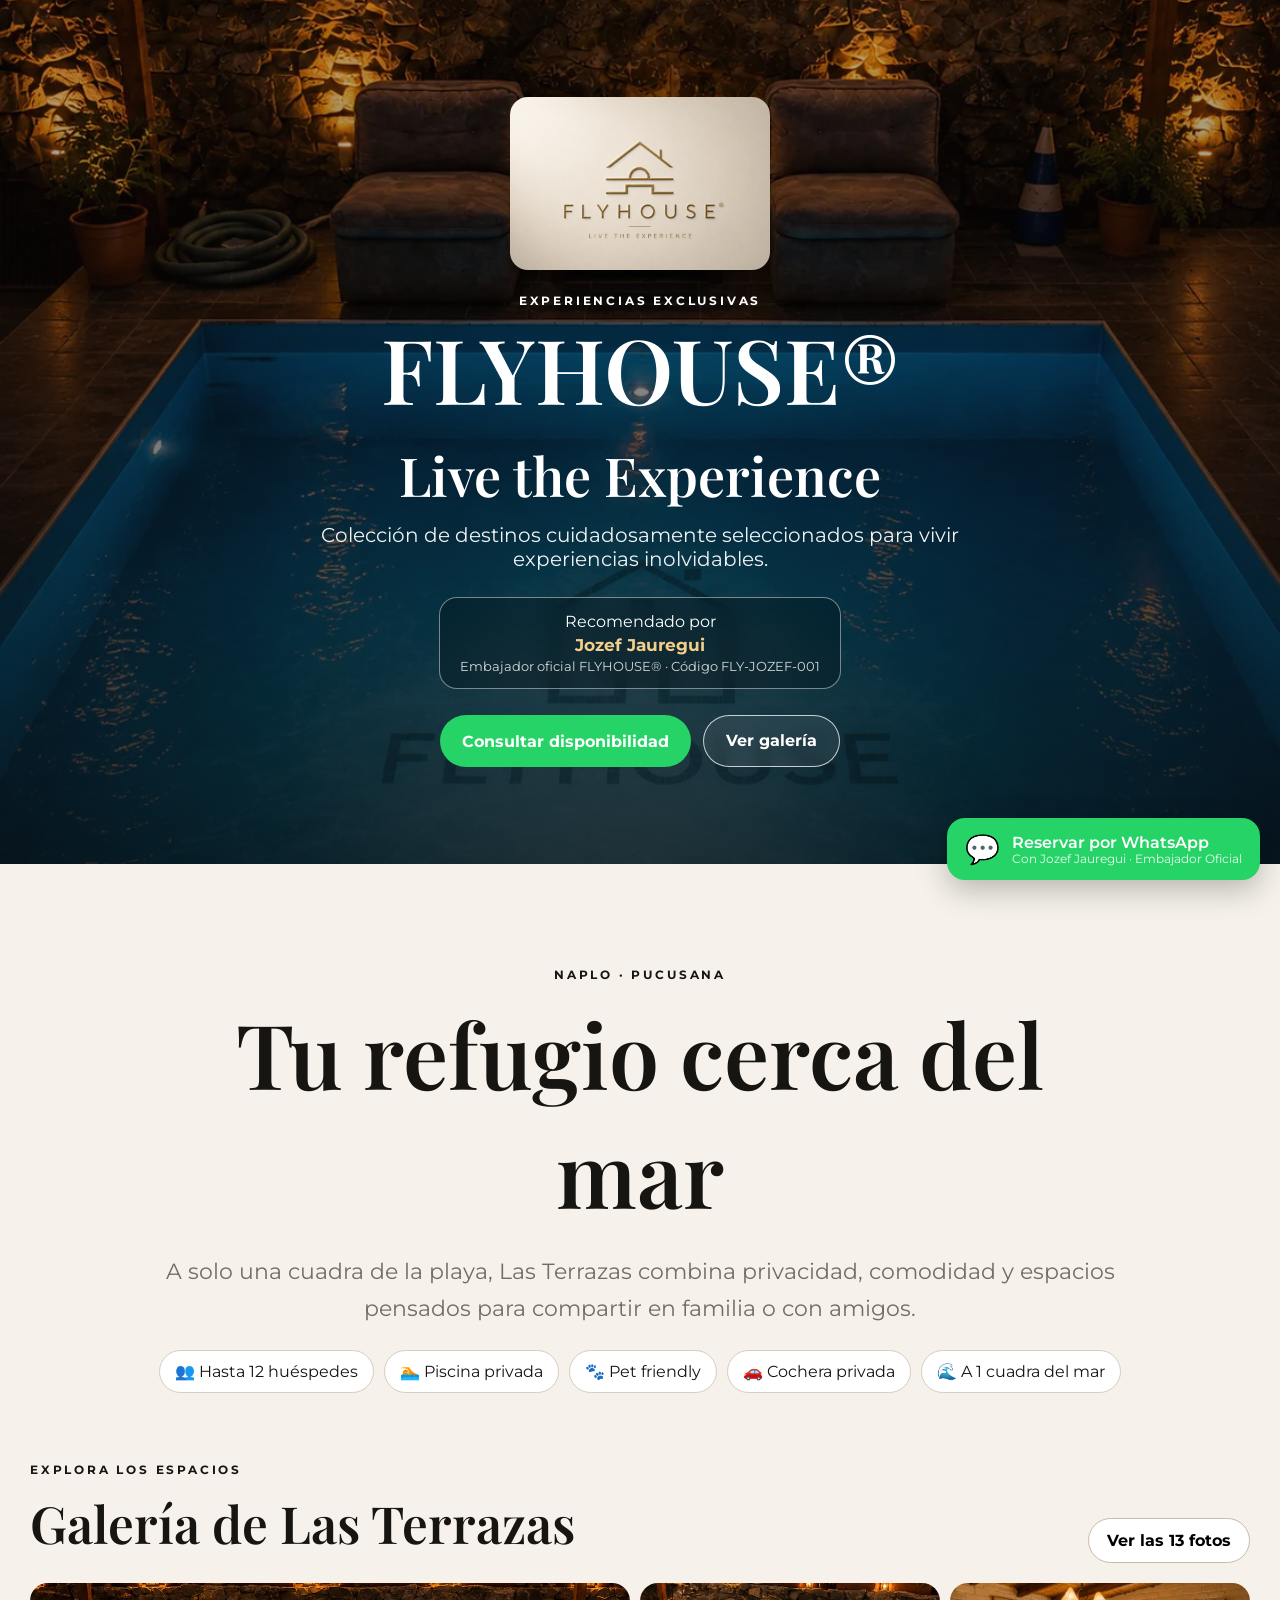
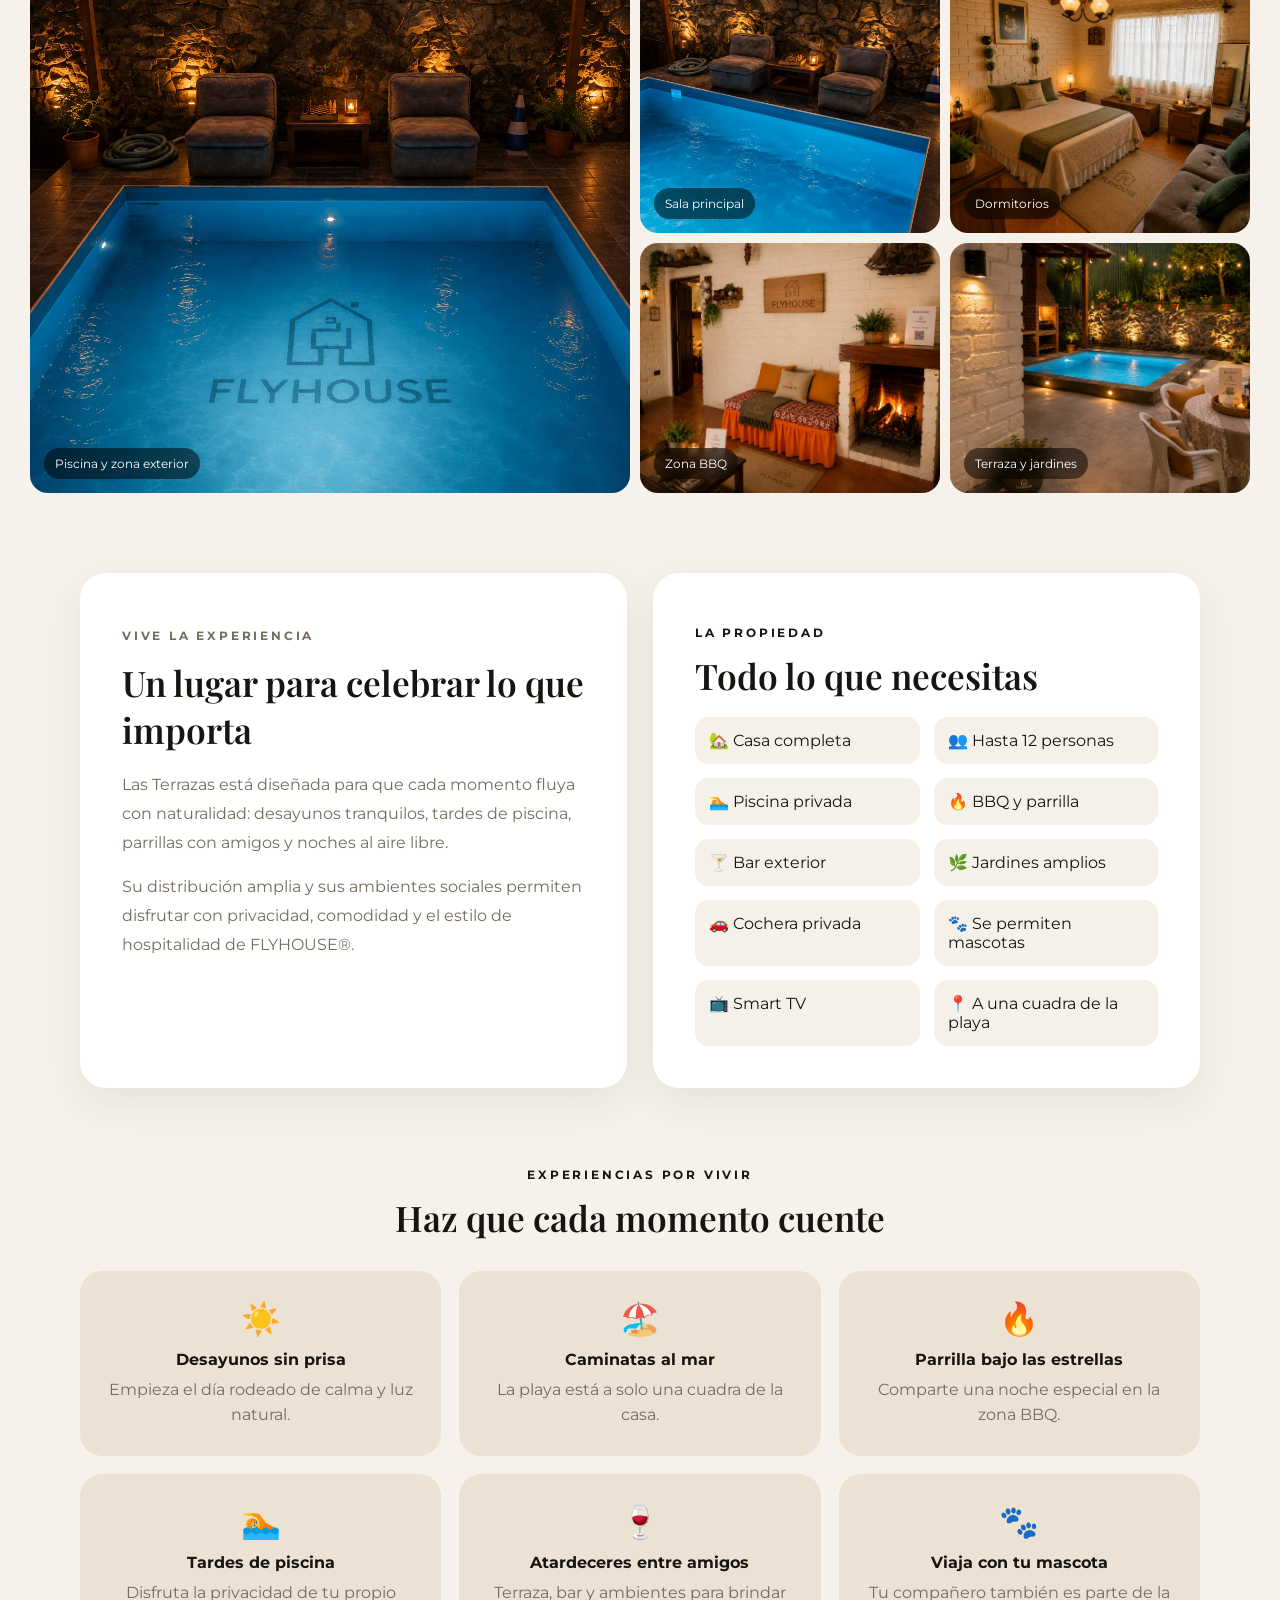
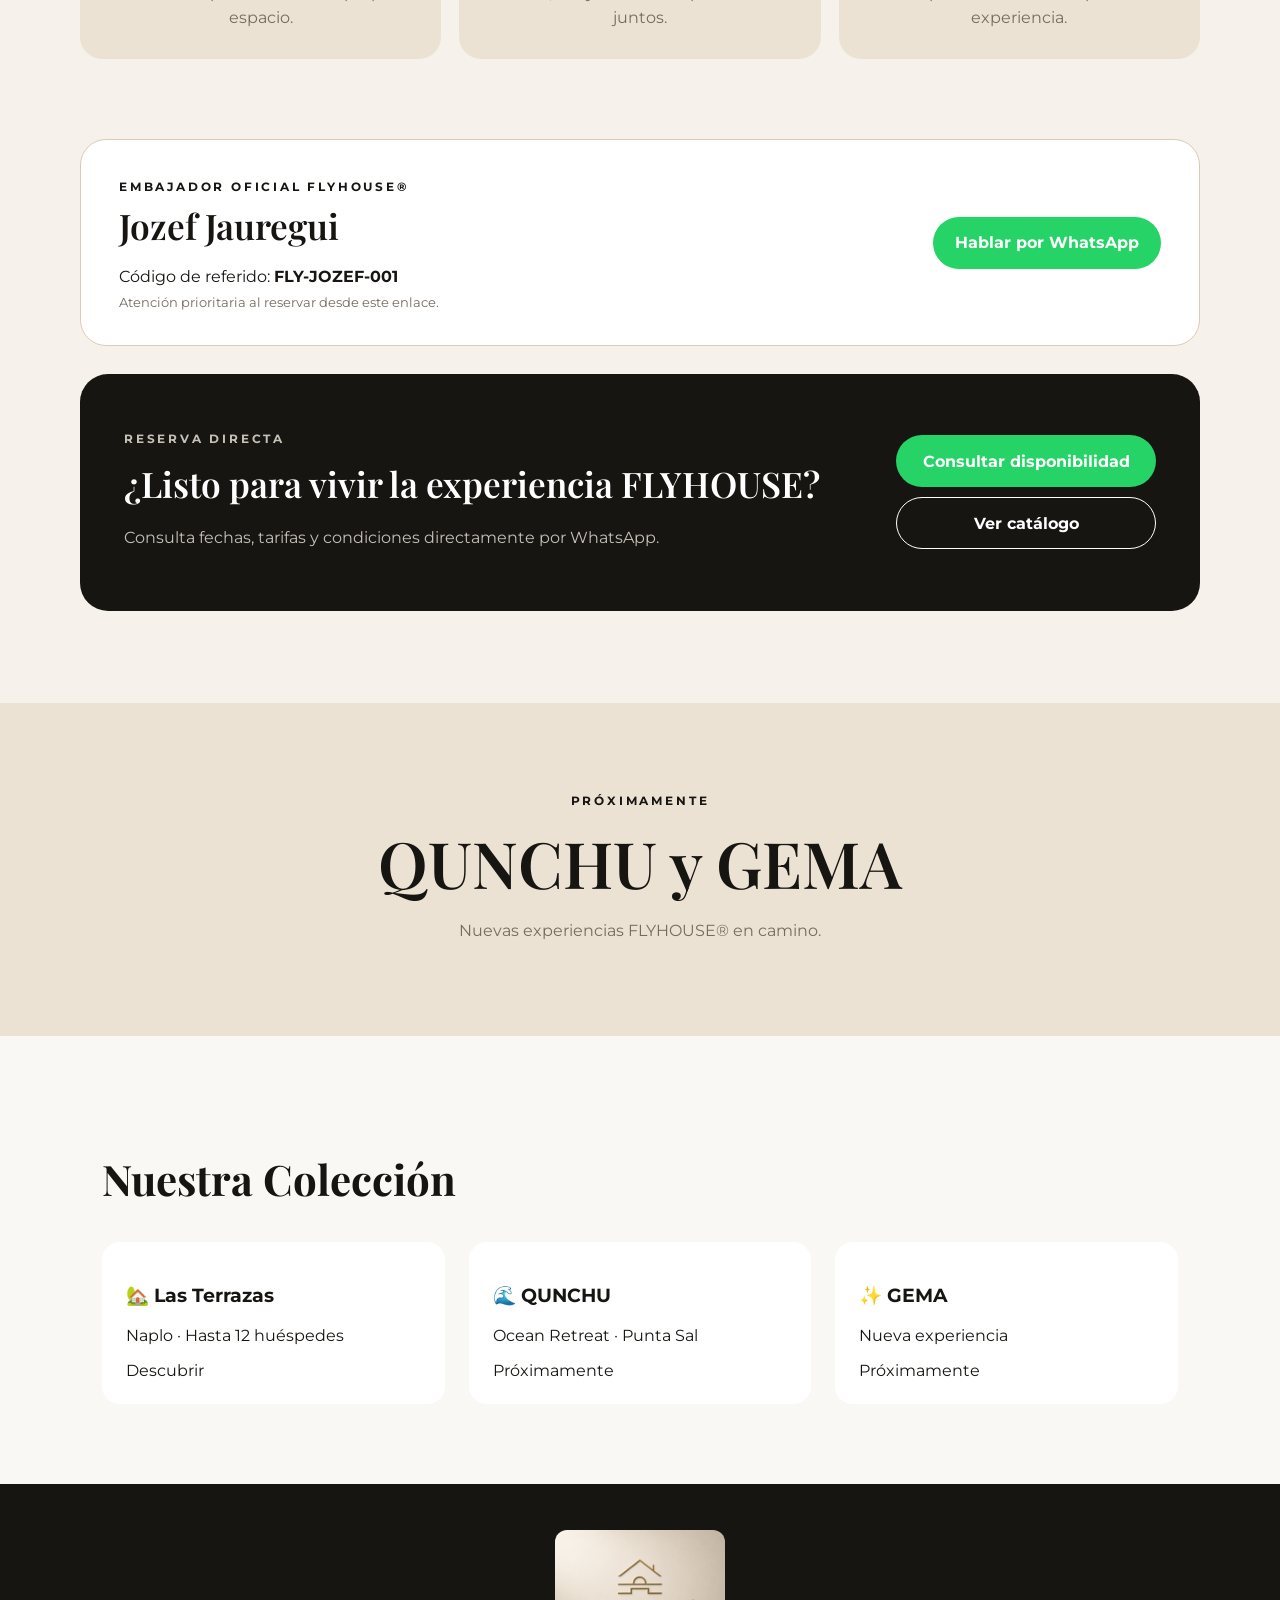
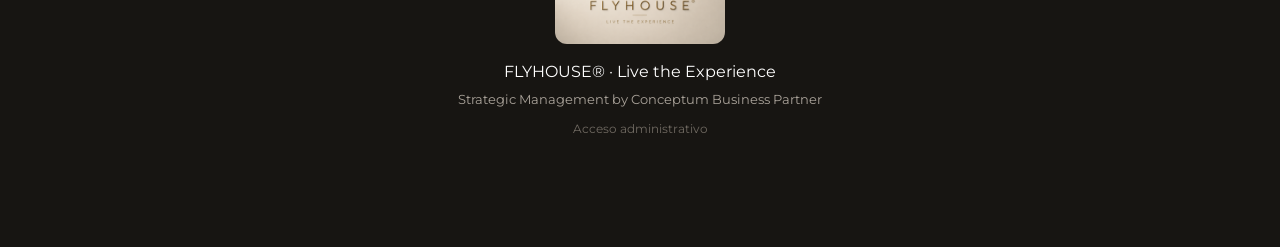
==== commit c8f96499: "Add files via upload" ====
--- a/admin/index.html
+++ b/admin/index.html
@@ -4,7 +4,7 @@
   <meta charset="utf-8" />
   <meta name="viewport" content="width=device-width, initial-scale=1" />
   <meta name="description" content="Las Terrazas · Naplo, una experiencia privada gestionada por FLYHOUSE®." />
-  <title>Las Terrazas · Naplo | FLYHOUSE®</title>
+  <title>FLYHOUSE® | Live the Experience</title>
   <link rel="preconnect" href="https://fonts.googleapis.com">
   <link rel="preconnect" href="https://fonts.gstatic.com" crossorigin>
   <link href="https://fonts.googleapis.com/css2?family=Montserrat:wght@400;500;600;700&family=Playfair+Display:wght@500;600&display=swap" rel="stylesheet">
@@ -17,8 +17,8 @@
       <div class="hero-content reveal">
         <img class="brand-logo" src="assets/flyhouse-logo.png" alt="FLYHOUSE" />
         <p class="eyebrow">EXPERIENCIAS EXCLUSIVAS</p>
-        <h1>Las Terrazas · Naplo</h1>
-        <p class="hero-copy">Una casa privada para disfrutar el mar, la piscina y los mejores momentos en grupo.</p>
+        <h1>FLYHOUSE®<br><span style="font-size:.6em">Live the Experience</span></h1>
+        <p class="hero-copy">Colección de destinos cuidadosamente seleccionados para vivir experiencias inolvidables.</p>
         <div class="referral">
           <span>Recomendado por</span>
           <strong id="ambassadorName">Jozef Jauregui</strong>
@@ -145,7 +145,15 @@
       <h2>QUNCHU y GEMA</h2>
       <p>Nuevas experiencias FLYHOUSE® en camino.</p>
     </section>
-  </main>
+  
+<section style="padding:80px 8%;background:#faf8f4">
+<h2 style="font-family:Playfair Display,serif;font-size:42px">Nuestra Colección</h2>
+<div style="display:grid;grid-template-columns:repeat(auto-fit,minmax(260px,1fr));gap:24px;margin-top:32px">
+<div style="padding:24px;border-radius:18px;background:white"><h3>🏡 Las Terrazas</h3><p>Naplo · Hasta 12 huéspedes</p><a href="#">Descubrir</a></div>
+<div style="padding:24px;border-radius:18px;background:white"><h3>🌊 QUNCHU</h3><p>Ocean Retreat · Punta Sal</p><a href="#">Próximamente</a></div>
+<div style="padding:24px;border-radius:18px;background:white"><h3>✨ GEMA</h3><p>Nueva experiencia</p><a href="#">Próximamente</a></div>
+</div></section>
+</main>
 
   <dialog id="lightbox" aria-label="Galería de Las Terrazas">
     <div class="lightbox-bar">
@@ -161,7 +169,7 @@
   <footer>
     <img src="assets/flyhouse-logo.png" alt="FLYHOUSE" />
     <p>FLYHOUSE® · Live the Experience</p>
-    <small>Strategic Management by Conceptum Business Partner</small>
+    <small>Strategic Management by Conceptum Business Partner</small><br><a class="admin-access" href="admin/">Acceso administrativo</a>
   </footer>
 
   <a id="floatingWA" class="floating-wa whatsapp-link" data-property="LAS TERRAZAS · NAPLO" href="#">
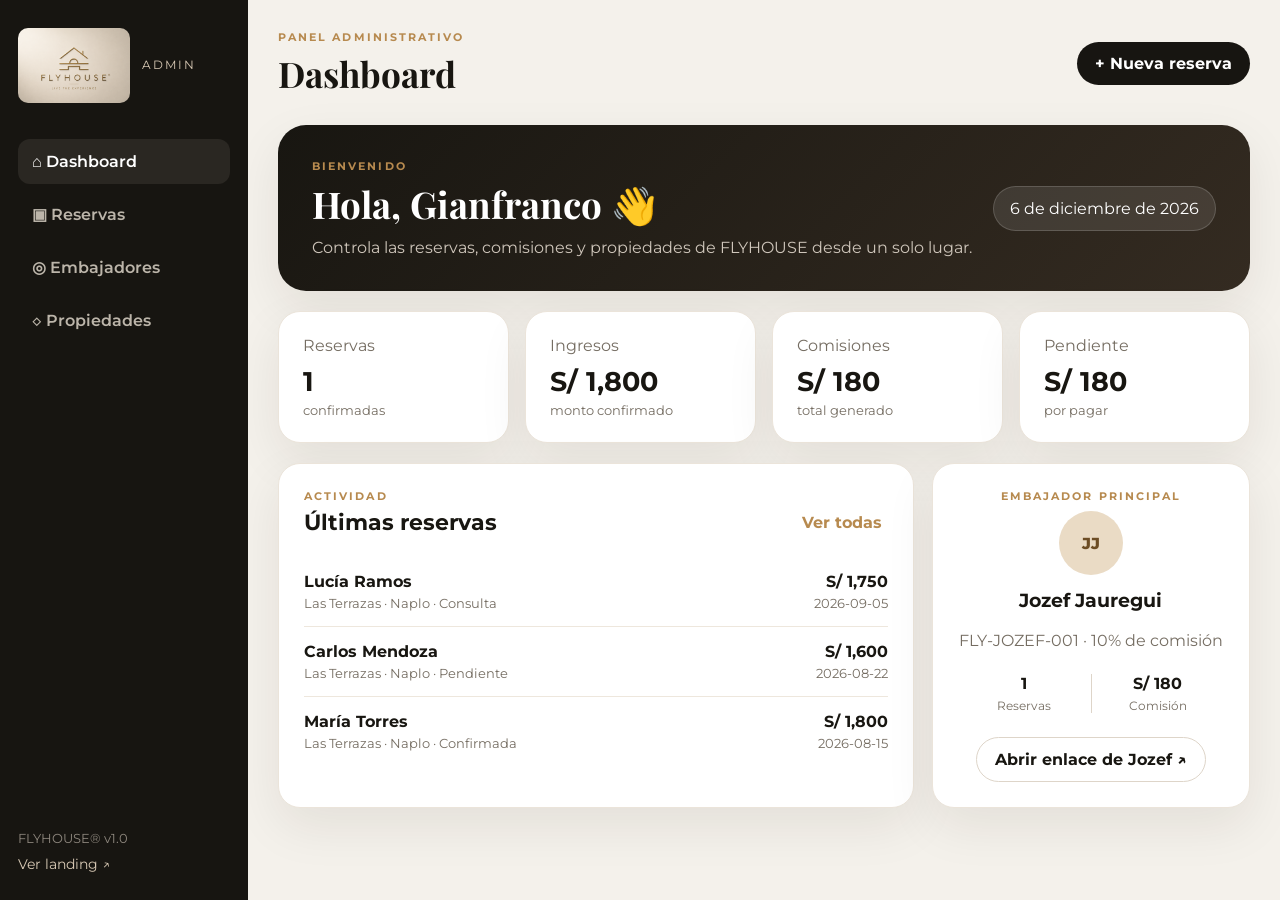
==== commit 7b6cd06b: "Add files via upload" ====
--- a/admin/index.html
+++ b/admin/index.html
@@ -3,183 +3,108 @@
 <head>
   <meta charset="utf-8" />
   <meta name="viewport" content="width=device-width, initial-scale=1" />
-  <meta name="description" content="Las Terrazas · Naplo, una experiencia privada gestionada por FLYHOUSE®." />
-  <title>FLYHOUSE® | Live the Experience</title>
+  <meta name="robots" content="noindex,nofollow" />
+  <title>FLYHOUSE Admin</title>
   <link rel="preconnect" href="https://fonts.googleapis.com">
   <link rel="preconnect" href="https://fonts.gstatic.com" crossorigin>
-  <link href="https://fonts.googleapis.com/css2?family=Montserrat:wght@400;500;600;700&family=Playfair+Display:wght@500;600&display=swap" rel="stylesheet">
-  <link rel="stylesheet" href="styles.css" />
+  <link href="https://fonts.googleapis.com/css2?family=Montserrat:wght@400;500;600;700&family=Playfair+Display:wght@600&display=swap" rel="stylesheet">
+  <link rel="stylesheet" href="admin.css" />
 </head>
 <body>
-  <main>
-    <section class="hero">
-      <div class="hero-overlay"></div>
-      <div class="hero-content reveal">
-        <img class="brand-logo" src="assets/flyhouse-logo.png" alt="FLYHOUSE" />
-        <p class="eyebrow">EXPERIENCIAS EXCLUSIVAS</p>
-        <h1>FLYHOUSE®<br><span style="font-size:.6em">Live the Experience</span></h1>
-        <p class="hero-copy">Colección de destinos cuidadosamente seleccionados para vivir experiencias inolvidables.</p>
-        <div class="referral">
-          <span>Recomendado por</span>
-          <strong id="ambassadorName">Jozef Jauregui</strong>
-          <small>Embajador oficial FLYHOUSE® · Código FLY-JOZEF-001</small>
-        </div>
-        <div class="hero-actions">
-          <a class="btn btn-primary whatsapp-link" data-property="LAS TERRAZAS · NAPLO" href="#">Consultar disponibilidad</a>
-          <a class="btn btn-ghost" href="#galeria">Ver galería</a>
-        </div>
+  <aside class="sidebar" id="sidebar">
+    <a class="brand" href="../index.html"><img src="../assets/flyhouse-logo.png" alt="FLYHOUSE"><span>ADMIN</span></a>
+    <nav>
+      <button class="nav-item active" data-view="dashboard">⌂ <span>Dashboard</span></button>
+      <button class="nav-item" data-view="reservas">▣ <span>Reservas</span></button>
+      <button class="nav-item" data-view="embajadores">◎ <span>Embajadores</span></button>
+      <button class="nav-item" data-view="propiedades">◇ <span>Propiedades</span></button>
+    </nav>
+    <div class="sidebar-footer"><small>FLYHOUSE® v1.0</small><a href="../index.html">Ver landing ↗</a></div>
+  </aside>
+
+  <main class="app-shell">
+    <header class="topbar">
+      <button id="menuToggle" class="menu-toggle" aria-label="Abrir menú">☰</button>
+      <div><p class="eyebrow">PANEL ADMINISTRATIVO</p><h1 id="pageTitle">Dashboard</h1></div>
+      <button class="primary-btn" id="newReservation">+ Nueva reserva</button>
+    </header>
+
+    <section id="dashboard" class="view active">
+      <div class="welcome-card">
+        <div><p class="eyebrow">BIENVENIDO</p><h2>Hola, Gianfranco 👋</h2><p>Controla las reservas, comisiones y propiedades de FLYHOUSE desde un solo lugar.</p></div>
+        <div class="date-chip" id="todayLabel"></div>
+      </div>
+
+      <div class="stats-grid">
+        <article class="stat-card"><span>Reservas</span><strong id="statReservations">0</strong><small>confirmadas</small></article>
+        <article class="stat-card"><span>Ingresos</span><strong id="statRevenue">S/ 0</strong><small>monto confirmado</small></article>
+        <article class="stat-card"><span>Comisiones</span><strong id="statCommission">S/ 0</strong><small>total generado</small></article>
+        <article class="stat-card"><span>Pendiente</span><strong id="statPending">S/ 0</strong><small>por pagar</small></article>
+      </div>
+
+      <div class="dashboard-grid">
+        <article class="panel">
+          <div class="panel-head"><div><p class="eyebrow">ACTIVIDAD</p><h3>Últimas reservas</h3></div><button class="text-btn" data-go="reservas">Ver todas</button></div>
+          <div id="recentReservations" class="reservation-list"></div>
+        </article>
+        <article class="panel ambassador-summary">
+          <p class="eyebrow">EMBAJADOR PRINCIPAL</p>
+          <div class="avatar">JJ</div><h3>Jozef Jauregui</h3><p class="muted">FLY-JOZEF-001 · 10% de comisión</p>
+          <div class="mini-metrics"><div><strong id="jozefReservations">0</strong><span>Reservas</span></div><div><strong id="jozefCommission">S/ 0</strong><span>Comisión</span></div></div>
+          <a class="outline-btn" href="../index.html?ref=jozef" target="_blank">Abrir enlace de Jozef ↗</a>
+        </article>
       </div>
     </section>
 
-    <section id="naplo" class="property-detail">
-      <div class="detail-intro reveal">
-        <p class="eyebrow">NAPLO · PUCUSANA</p>
-        <h2>Tu refugio cerca del mar</h2>
-        <p class="lead">A solo una cuadra de la playa, Las Terrazas combina privacidad, comodidad y espacios pensados para compartir en familia o con amigos.</p>
-        <div class="quick-facts">
-          <span>👥 Hasta 12 huéspedes</span>
-          <span>🏊 Piscina privada</span>
-          <span>🐾 Pet friendly</span>
-          <span>🚗 Cochera privada</span>
-          <span>🌊 A 1 cuadra del mar</span>
-        </div>
+    <section id="reservas" class="view">
+      <div class="toolbar">
+        <input id="searchInput" type="search" placeholder="Buscar cliente, propiedad o embajador…">
+        <select id="statusFilter"><option value="all">Todos los estados</option><option>Consulta</option><option>Pendiente</option><option>Confirmada</option><option>Cancelada</option></select>
       </div>
+      <div class="table-wrap">
+        <table>
+          <thead><tr><th>Cliente</th><th>Propiedad</th><th>Embajador</th><th>Fechas</th><th>Monto</th><th>Estado</th><th>Comisión</th><th></th></tr></thead>
+          <tbody id="reservationTable"></tbody>
+        </table>
+      </div>
+      <div id="emptyState" class="empty-state">Aún no hay reservas registradas.</div>
+    </section>
 
-      <section id="galeria" class="gallery-section reveal">
-        <div class="section-heading">
-          <div>
-            <p class="eyebrow">EXPLORA LOS ESPACIOS</p>
-            <h3>Galería de Las Terrazas</h3>
-          </div>
-          <button id="openGallery" class="gallery-count" type="button">Ver las 13 fotos</button>
-        </div>
-
-        <div class="gallery-premium">
-          <button class="gallery-tile gallery-main" type="button" data-index="0">
-            <img src="assets/naplo/naplo-01.webp" alt="Vista principal de Las Terrazas en Naplo">
-            <span>Piscina y zona exterior</span>
-          </button>
-          <button class="gallery-tile" type="button" data-index="1">
-            <img src="assets/naplo/naplo-02.webp" alt="Sala de Las Terrazas">
-            <span>Sala principal</span>
-          </button>
-          <button class="gallery-tile" type="button" data-index="2">
-            <img src="assets/naplo/naplo-03.webp" alt="Dormitorio de Las Terrazas">
-            <span>Dormitorios</span>
-          </button>
-          <button class="gallery-tile" type="button" data-index="3">
-            <img src="assets/naplo/naplo-04.webp" alt="Zona BBQ de Las Terrazas">
-            <span>Zona BBQ</span>
-          </button>
-          <button class="gallery-tile" type="button" data-index="4">
-            <img src="assets/naplo/naplo-05.webp" alt="Terraza de Las Terrazas">
-            <span>Terraza y jardines</span>
-          </button>
-        </div>
-      </section>
-
-      <div class="detail-columns reveal">
-        <article class="story-card">
-          <p class="eyebrow">VIVE LA EXPERIENCIA</p>
-          <h3>Un lugar para celebrar lo que importa</h3>
-          <p>Las Terrazas está diseñada para que cada momento fluya con naturalidad: desayunos tranquilos, tardes de piscina, parrillas con amigos y noches al aire libre.</p>
-          <p>Su distribución amplia y sus ambientes sociales permiten disfrutar con privacidad, comodidad y el estilo de hospitalidad de FLYHOUSE®.</p>
-        </article>
-
-        <article class="feature-card">
-          <p class="eyebrow">LA PROPIEDAD</p>
-          <h3>Todo lo que necesitas</h3>
-          <div class="feature-list">
-            <span>🏡 Casa completa</span>
-            <span>👥 Hasta 12 personas</span>
-            <span>🏊 Piscina privada</span>
-            <span>🔥 BBQ y parrilla</span>
-            <span>🍸 Bar exterior</span>
-            <span>🌿 Jardines amplios</span>
-            <span>🚗 Cochera privada</span>
-            <span>🐾 Se permiten mascotas</span>
-            <span>📺 Smart TV</span>
-            <span>📍 A una cuadra de la playa</span>
-          </div>
-        </article>
-      </div>
-
-      <section class="experiences reveal">
-        <p class="eyebrow">EXPERIENCIAS POR VIVIR</p>
-        <h3>Haz que cada momento cuente</h3>
-        <div class="experience-grid">
-          <article><strong>☀️</strong><h4>Desayunos sin prisa</h4><p>Empieza el día rodeado de calma y luz natural.</p></article>
-          <article><strong>🏖️</strong><h4>Caminatas al mar</h4><p>La playa está a solo una cuadra de la casa.</p></article>
-          <article><strong>🔥</strong><h4>Parrilla bajo las estrellas</h4><p>Comparte una noche especial en la zona BBQ.</p></article>
-          <article><strong>🏊</strong><h4>Tardes de piscina</h4><p>Disfruta la privacidad de tu propio espacio.</p></article>
-          <article><strong>🍷</strong><h4>Atardeceres entre amigos</h4><p>Terraza, bar y ambientes para brindar juntos.</p></article>
-          <article><strong>🐾</strong><h4>Viaja con tu mascota</h4><p>Tu compañero también es parte de la experiencia.</p></article>
-        </div>
-      </section>
-
-      <div class="ambassador-card reveal">
-        <div>
-          <p class="eyebrow">EMBAJADOR OFICIAL FLYHOUSE®</p>
-          <h3>Jozef Jauregui</h3>
-          <p>Código de referido: <strong>FLY-JOZEF-001</strong></p>
-          <small>Atención prioritaria al reservar desde este enlace.</small>
-        </div>
-        <a class="btn btn-primary whatsapp-link" data-property="LAS TERRAZAS · NAPLO" href="#">Hablar por WhatsApp</a>
-      </div>
-
-      <div class="booking-panel reveal">
-        <div>
-          <p class="eyebrow">RESERVA DIRECTA</p>
-          <h3>¿Listo para vivir la experiencia FLYHOUSE?</h3>
-          <p>Consulta fechas, tarifas y condiciones directamente por WhatsApp.</p>
-        </div>
-        <div class="booking-actions">
-          <a class="btn btn-primary whatsapp-link" data-property="LAS TERRAZAS · NAPLO" href="#">Consultar disponibilidad</a>
-          <a class="btn btn-outline" href="https://wa.me/p/27838111119157081/51994335396" target="_blank" rel="noopener">Ver catálogo</a>
-        </div>
+    <section id="embajadores" class="view">
+      <div class="cards-grid">
+        <article class="entity-card featured"><div class="avatar">JJ</div><div><p class="eyebrow">EMBAJADOR ACTIVO</p><h3>Jozef Jauregui</h3><p>FLY-JOZEF-001 · 10%</p></div><div class="entity-stats"><span><strong id="ambReservations">0</strong> reservas</span><span><strong id="ambSales">S/ 0</strong> en ventas</span><span><strong id="ambCommission">S/ 0</strong> comisión</span></div><button class="copy-btn" data-copy="https://flyhouse-ambassadors.vercel.app/?ref=jozef">Copiar enlace</button></article>
+        <article class="entity-card coming"><p class="eyebrow">SIGUIENTE ETAPA</p><h3>Agregar embajador</h3><p>En la próxima versión podrás crear códigos y enlaces directamente desde este panel.</p></article>
       </div>
     </section>
 
-    <section class="coming-soon">
-      <p class="eyebrow">PRÓXIMAMENTE</p>
-      <h2>QUNCHU y GEMA</h2>
-      <p>Nuevas experiencias FLYHOUSE® en camino.</p>
+    <section id="propiedades" class="view">
+      <div class="cards-grid">
+        <article class="property-card"><img src="../assets/naplo/naplo-01.webp" alt="Las Terrazas"><div><span class="status active-status">Activa</span><p class="eyebrow">NAPLO · PUCUSANA</p><h3>Las Terrazas</h3><p>Hasta 12 huéspedes · Piscina · Pet Friendly</p><a href="../index.html" target="_blank">Ver landing ↗</a></div></article>
+        <article class="property-card muted-card"><img src="../assets/qunchu.png" alt="QUNCHU"><div><span class="status">Próximamente</span><p class="eyebrow">CANOAS DE PUNTA SAL</p><h3>QUNCHU</h3><p>Propiedad pendiente de publicación.</p></div></article>
+        <article class="property-card muted-card"><img src="../assets/gema.png" alt="GEMA"><div><span class="status">Próximamente</span><p class="eyebrow">EXPERIENCIA FLYHOUSE</p><h3>GEMA</h3><p>Propiedad pendiente de publicación.</p></div></article>
+      </div>
     </section>
-  
-<section style="padding:80px 8%;background:#faf8f4">
-<h2 style="font-family:Playfair Display,serif;font-size:42px">Nuestra Colección</h2>
-<div style="display:grid;grid-template-columns:repeat(auto-fit,minmax(260px,1fr));gap:24px;margin-top:32px">
-<div style="padding:24px;border-radius:18px;background:white"><h3>🏡 Las Terrazas</h3><p>Naplo · Hasta 12 huéspedes</p><a href="#">Descubrir</a></div>
-<div style="padding:24px;border-radius:18px;background:white"><h3>🌊 QUNCHU</h3><p>Ocean Retreat · Punta Sal</p><a href="#">Próximamente</a></div>
-<div style="padding:24px;border-radius:18px;background:white"><h3>✨ GEMA</h3><p>Nueva experiencia</p><a href="#">Próximamente</a></div>
-</div></section>
-</main>
+  </main>
 
-  <dialog id="lightbox" aria-label="Galería de Las Terrazas">
-    <div class="lightbox-bar">
-      <button id="closeLightbox" aria-label="Cerrar galería">×</button>
-      <span id="lightboxCounter">1 / 13</span>
-    </div>
-    <button id="prevImage" class="lightbox-nav prev" aria-label="Imagen anterior">‹</button>
-    <img id="lightboxImage" alt="Fotografía ampliada de Las Terrazas">
-    <button id="nextImage" class="lightbox-nav next" aria-label="Imagen siguiente">›</button>
-    <p id="lightboxCaption"></p>
+  <dialog id="reservationModal">
+    <form id="reservationForm" method="dialog">
+      <div class="modal-head"><div><p class="eyebrow">REGISTRO MANUAL</p><h2>Nueva reserva</h2></div><button type="button" id="closeModal">×</button></div>
+      <div class="form-grid">
+        <label>Cliente<input name="client" required placeholder="Nombre completo"></label>
+        <label>WhatsApp<input name="phone" placeholder="999 999 999"></label>
+        <label>Propiedad<select name="property"><option>Las Terrazas · Naplo</option><option>QUNCHU</option><option>GEMA</option></select></label>
+        <label>Embajador<select name="ambassador"><option>Jozef Jauregui</option><option>Venta directa</option></select></label>
+        <label>Check-in<input name="checkin" type="date"></label>
+        <label>Check-out<input name="checkout" type="date"></label>
+        <label>Monto total (S/)<input name="amount" type="number" min="0" step="0.01" required placeholder="0.00"></label>
+        <label>Estado<select name="status"><option>Consulta</option><option>Pendiente</option><option>Confirmada</option><option>Cancelada</option></select></label>
+        <label class="full">Notas<textarea name="notes" rows="3" placeholder="Detalles de la reserva…"></textarea></label>
+      </div>
+      <div class="modal-actions"><button type="button" class="secondary-btn" id="cancelModal">Cancelar</button><button type="submit" class="primary-btn">Guardar reserva</button></div>
+    </form>
   </dialog>
 
-  <footer>
-    <img src="assets/flyhouse-logo.png" alt="FLYHOUSE" />
-    <p>FLYHOUSE® · Live the Experience</p>
-    <small>Strategic Management by Conceptum Business Partner</small><br><a class="admin-access" href="admin/">Acceso administrativo</a>
-  </footer>
-
-  <a id="floatingWA" class="floating-wa whatsapp-link" data-property="LAS TERRAZAS · NAPLO" href="#">
-    <span class="icon">💬</span>
-    <div>
-      <div>Reservar por WhatsApp</div>
-      <small>Con Jozef Jauregui · Embajador Oficial</small>
-    </div>
-  </a>
-
-  <script src="script.js"></script>
+  <div id="toast" class="toast">Enlace copiado</div>
+  <script src="admin.js"></script>
 </body>
 </html>
--- a/admin/admin.css
+++ b/admin/admin.css
@@ -0,0 +1,4 @@
+:root{--bg:#f4f1eb;--panel:#fff;--text:#181611;--muted:#756d62;--gold:#b78a4f;--line:#ded5c9;--dark:#171511;--green:#1e9a5c;--shadow:0 18px 50px rgba(37,28,17,.08)}
+*{box-sizing:border-box}body{margin:0;font-family:Montserrat,sans-serif;background:var(--bg);color:var(--text)}button,input,select,textarea{font:inherit}button{cursor:pointer}.eyebrow{margin:0 0 6px;letter-spacing:.19em;font-weight:700;font-size:.68rem;color:var(--gold)}h1,h2,h3,p{margin-top:0}.sidebar{position:fixed;inset:0 auto 0 0;width:248px;background:var(--dark);color:#fff;padding:28px 18px;display:flex;flex-direction:column;z-index:20}.brand{display:flex;align-items:center;gap:12px;color:#fff;text-decoration:none;margin-bottom:36px}.brand img{width:112px;border-radius:10px}.brand span{font-size:.72rem;letter-spacing:.18em;color:#d8c9b5}.sidebar nav{display:grid;gap:8px}.nav-item{width:100%;border:0;background:transparent;color:#bcb5aa;text-align:left;padding:13px 14px;border-radius:12px;font-weight:600}.nav-item:hover,.nav-item.active{background:#2a2722;color:#fff}.sidebar-footer{margin-top:auto;display:grid;gap:10px;color:#8f887f}.sidebar-footer a{color:#d8c9b5;text-decoration:none;font-size:.85rem}.app-shell{margin-left:248px;min-height:100vh;padding:30px}.topbar{display:flex;justify-content:space-between;align-items:center;gap:20px;margin-bottom:28px}.topbar h1{font-family:"Playfair Display",serif;font-size:2.2rem;margin:0}.menu-toggle{display:none}.primary-btn,.secondary-btn,.outline-btn,.copy-btn{border:0;border-radius:999px;padding:12px 18px;font-weight:700}.primary-btn{background:var(--dark);color:#fff}.secondary-btn{background:#ece6dd}.outline-btn,.copy-btn{display:inline-flex;justify-content:center;border:1px solid var(--line);background:#fff;color:var(--text);text-decoration:none}.view{display:none}.view.active{display:block}.welcome-card{background:linear-gradient(135deg,#181611,#342b21);color:#fff;border-radius:28px;padding:34px;display:flex;justify-content:space-between;align-items:center;box-shadow:var(--shadow)}.welcome-card h2{font-family:"Playfair Display",serif;font-size:2.3rem;margin-bottom:10px}.welcome-card p:last-child{color:#cfc6bb;margin:0}.date-chip{background:rgba(255,255,255,.1);padding:12px 16px;border:1px solid rgba(255,255,255,.16);border-radius:999px}.stats-grid{display:grid;grid-template-columns:repeat(4,1fr);gap:16px;margin:20px 0}.stat-card,.panel,.entity-card,.property-card{background:var(--panel);border:1px solid #ebe4da;border-radius:22px;box-shadow:var(--shadow)}.stat-card{padding:24px}.stat-card span,.stat-card small{display:block;color:var(--muted)}.stat-card strong{display:block;font-size:1.7rem;margin:10px 0 4px}.dashboard-grid{display:grid;grid-template-columns:1.6fr .8fr;gap:18px}.panel{padding:25px}.panel-head{display:flex;justify-content:space-between;align-items:center}.panel-head h3{font-size:1.35rem}.text-btn{border:0;background:transparent;color:var(--gold);font-weight:700}.reservation-list{display:grid}.reservation-item{display:grid;grid-template-columns:1fr auto;gap:12px;padding:15px 0;border-top:1px solid #eee7dd}.reservation-item:first-child{border-top:0}.reservation-item strong,.reservation-item span{display:block}.reservation-item span{font-size:.83rem;color:var(--muted);margin-top:4px}.amount{text-align:right}.amount small{display:block;color:var(--muted);margin-top:4px}.ambassador-summary{text-align:center}.avatar{width:64px;height:64px;display:grid;place-items:center;border-radius:50%;background:#eadbc5;color:#6d4d25;font-weight:800;margin:8px auto 14px}.muted{color:var(--muted)}.mini-metrics{display:grid;grid-template-columns:1fr 1fr;margin:24px 0}.mini-metrics div+div{border-left:1px solid var(--line)}.mini-metrics strong,.mini-metrics span{display:block}.mini-metrics span{font-size:.75rem;color:var(--muted);margin-top:5px}.toolbar{display:flex;gap:12px;margin-bottom:16px}.toolbar input,.toolbar select{background:#fff;border:1px solid var(--line);border-radius:14px;padding:13px 15px}.toolbar input{flex:1}.table-wrap{overflow:auto;background:#fff;border:1px solid #ebe4da;border-radius:20px}table{width:100%;border-collapse:collapse;min-width:980px}th,td{text-align:left;padding:15px;border-bottom:1px solid #eee8df;font-size:.85rem}th{color:var(--muted);font-size:.72rem;text-transform:uppercase;letter-spacing:.08em}.status-pill{display:inline-flex;padding:7px 10px;border-radius:999px;font-size:.72rem;font-weight:700;background:#eee}.status-pill.confirmada{background:#dff4e8;color:#167447}.status-pill.pendiente{background:#fff1cc;color:#8a6200}.status-pill.cancelada{background:#f8dddd;color:#a52d2d}.delete-btn{border:0;background:#f5ece8;border-radius:10px;padding:7px 10px}.empty-state{text-align:center;color:var(--muted);padding:40px}.cards-grid{display:grid;grid-template-columns:repeat(3,1fr);gap:18px}.entity-card{padding:28px}.entity-card.featured{grid-column:span 2;display:grid;grid-template-columns:auto 1fr auto;align-items:center;gap:22px}.entity-card .avatar{margin:0}.entity-stats{display:grid;gap:8px;color:var(--muted);font-size:.85rem}.entity-stats strong{color:var(--text)}.coming{border-style:dashed}.property-card{overflow:hidden}.property-card img{width:100%;height:190px;object-fit:cover}.property-card>div{padding:22px}.property-card h3{font-family:"Playfair Display",serif;font-size:1.6rem;margin:8px 0}.property-card p{color:var(--muted);line-height:1.5}.property-card a{color:var(--gold);font-weight:700;text-decoration:none}.muted-card{opacity:.7}.status{display:inline-flex;border-radius:999px;padding:6px 9px;background:#eee;font-size:.68rem;font-weight:700}.active-status{background:#dff4e8;color:#167447}dialog{width:min(760px,94vw);border:0;border-radius:24px;padding:0;box-shadow:0 30px 100px rgba(0,0,0,.24)}dialog::backdrop{background:rgba(14,12,10,.65)}form{padding:28px}.modal-head{display:flex;justify-content:space-between;align-items:start}.modal-head h2{font-family:"Playfair Display",serif;font-size:2rem}.modal-head button{border:0;background:#eee7dd;width:38px;height:38px;border-radius:50%;font-size:1.4rem}.form-grid{display:grid;grid-template-columns:1fr 1fr;gap:15px}.form-grid label{display:grid;gap:7px;font-size:.78rem;font-weight:700}.form-grid input,.form-grid select,.form-grid textarea{width:100%;border:1px solid var(--line);border-radius:12px;padding:12px;background:#fff}.full{grid-column:1/-1}.modal-actions{display:flex;justify-content:flex-end;gap:10px;margin-top:22px}.toast{position:fixed;right:24px;bottom:24px;background:#171511;color:#fff;padding:13px 18px;border-radius:12px;transform:translateY(100px);opacity:0;transition:.3s;z-index:50}.toast.show{transform:none;opacity:1}
+@media(max-width:1000px){.stats-grid{grid-template-columns:1fr 1fr}.dashboard-grid{grid-template-columns:1fr}.cards-grid{grid-template-columns:1fr 1fr}.entity-card.featured{grid-column:1/-1}}
+@media(max-width:760px){.sidebar{transform:translateX(-100%);transition:.3s}.sidebar.open{transform:none}.app-shell{margin-left:0;padding:18px}.menu-toggle{display:block;border:0;background:#fff;border-radius:10px;padding:10px}.topbar{align-items:flex-start}.topbar>div{flex:1}.topbar .primary-btn{font-size:.75rem;padding:11px}.welcome-card{align-items:flex-start;flex-direction:column;gap:18px}.stats-grid,.cards-grid{grid-template-columns:1fr}.entity-card.featured{display:block}.entity-card .avatar{margin:0 0 14px}.entity-stats{margin:20px 0}.form-grid{grid-template-columns:1fr}.toolbar{flex-direction:column}}
